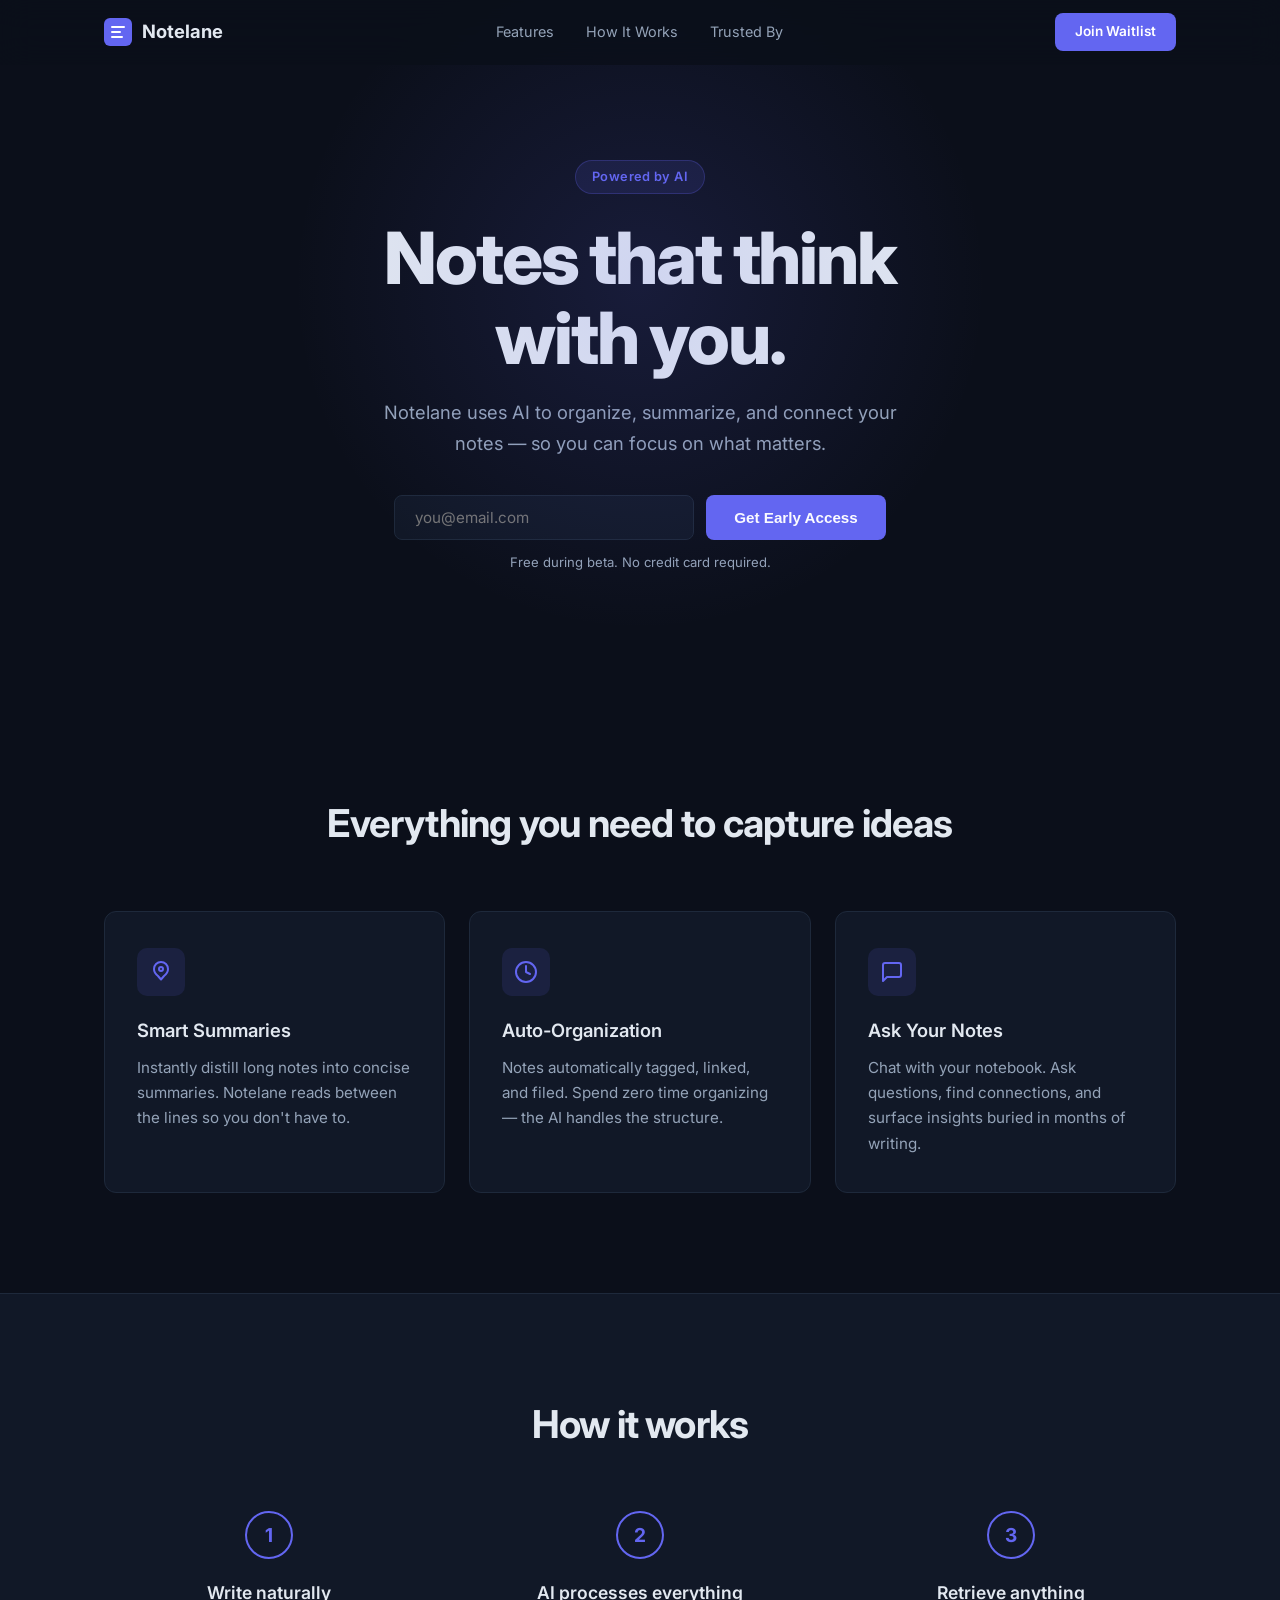
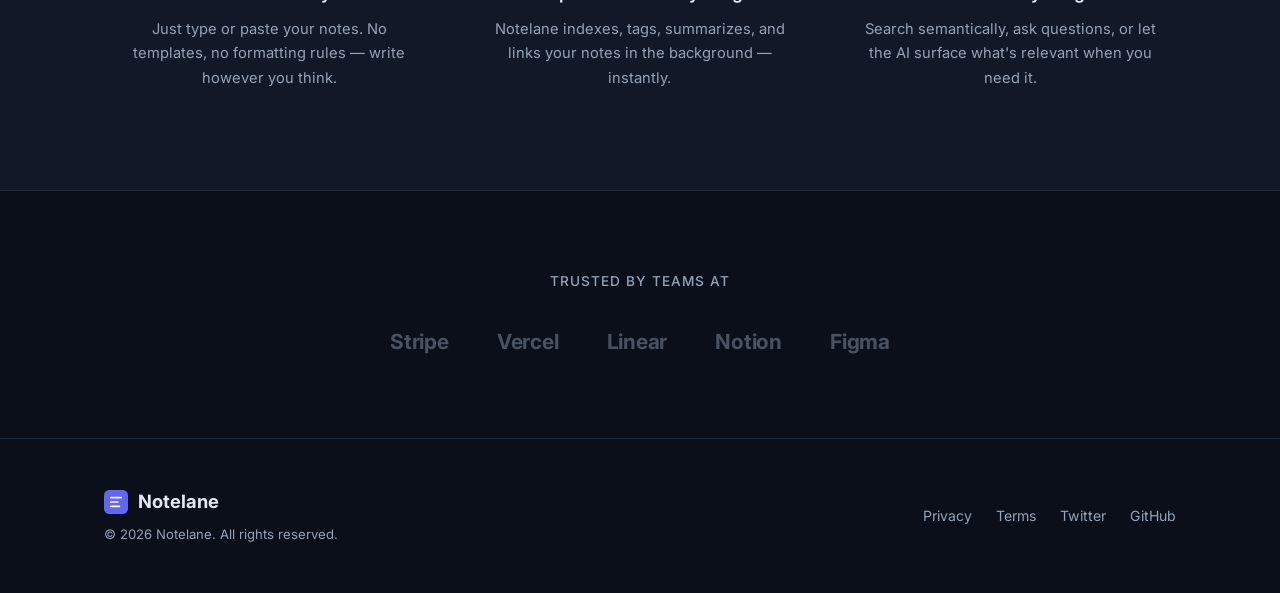
==== index.html @ 783b4dad "Add Notelane SaaS landing page Dark mode landing page with deep blue/slate palette featuring: - Fixe" ====
<!DOCTYPE html>
<html lang="en">
<head>
  <meta charset="UTF-8">
  <meta name="viewport" content="width=device-width, initial-scale=1.0">
  <title>Notelane — AI-Powered Note Taking</title>
  <link rel="stylesheet" href="styles.css">
  <link rel="preconnect" href="https://fonts.googleapis.com">
  <link rel="preconnect" href="https://fonts.gstatic.com" crossorigin>
  <link href="https://fonts.googleapis.com/css2?family=Inter:wght@400;500;600;700;800&display=swap" rel="stylesheet">
</head>
<body>

  <!-- Navigation -->
  <nav class="nav" id="nav">
    <div class="container nav-inner">
      <a href="#" class="logo">
        <svg width="28" height="28" viewBox="0 0 28 28" fill="none" aria-hidden="true">
          <rect width="28" height="28" rx="6" fill="#6366F1"/>
          <path d="M8 9h12M8 14h8M8 19h10" stroke="#fff" stroke-width="2" stroke-linecap="round"/>
        </svg>
        <span>Notelane</span>
      </a>
      <ul class="nav-links">
        <li><a href="#features">Features</a></li>
        <li><a href="#how-it-works">How It Works</a></li>
        <li><a href="#social-proof">Trusted By</a></li>
      </ul>
      <a href="#hero" class="btn btn-sm">Join Waitlist</a>
    </div>
  </nav>

  <!-- Hero -->
  <section class="hero" id="hero">
    <div class="container hero-inner">
      <div class="badge fade-up">Powered by AI</div>
      <h1 class="fade-up">Notes that think<br>with you.</h1>
      <p class="hero-sub fade-up">
        Notelane uses AI to organize, summarize, and connect your notes — so you can focus on what matters.
      </p>
      <form class="waitlist-form fade-up" onsubmit="handleWaitlist(event)">
        <input type="email" placeholder="you@email.com" required aria-label="Email address">
        <button type="submit" class="btn">Get Early Access</button>
      </form>
      <p class="waitlist-note fade-up">Free during beta. No credit card required.</p>
      <div class="hero-glow"></div>
    </div>
  </section>

  <!-- Features -->
  <section class="features" id="features">
    <div class="container">
      <h2 class="section-title fade-up">Everything you need to capture ideas</h2>
      <div class="features-grid">

        <div class="card fade-up">
          <div class="card-icon">
            <svg width="24" height="24" viewBox="0 0 24 24" fill="none" stroke="currentColor" stroke-width="2" stroke-linecap="round" stroke-linejoin="round">
              <path d="M12 2a7 7 0 0 1 7 7c0 3-2 5.5-4 7l-3 3.5L9 16c-2-1.5-4-4-4-7a7 7 0 0 1 7-7z"/>
              <circle cx="12" cy="9" r="2"/>
            </svg>
          </div>
          <h3>Smart Summaries</h3>
          <p>Instantly distill long notes into concise summaries. Notelane reads between the lines so you don't have to.</p>
        </div>

        <div class="card fade-up">
          <div class="card-icon">
            <svg width="24" height="24" viewBox="0 0 24 24" fill="none" stroke="currentColor" stroke-width="2" stroke-linecap="round" stroke-linejoin="round">
              <circle cx="12" cy="12" r="10"/>
              <path d="M12 6v6l4 2"/>
            </svg>
          </div>
          <h3>Auto-Organization</h3>
          <p>Notes automatically tagged, linked, and filed. Spend zero time organizing — the AI handles the structure.</p>
        </div>

        <div class="card fade-up">
          <div class="card-icon">
            <svg width="24" height="24" viewBox="0 0 24 24" fill="none" stroke="currentColor" stroke-width="2" stroke-linecap="round" stroke-linejoin="round">
              <path d="M21 15a2 2 0 0 1-2 2H7l-4 4V5a2 2 0 0 1 2-2h14a2 2 0 0 1 2 2z"/>
            </svg>
          </div>
          <h3>Ask Your Notes</h3>
          <p>Chat with your notebook. Ask questions, find connections, and surface insights buried in months of writing.</p>
        </div>

      </div>
    </div>
  </section>

  <!-- How It Works -->
  <section class="how-it-works" id="how-it-works">
    <div class="container">
      <h2 class="section-title fade-up">How it works</h2>
      <div class="steps">

        <div class="step fade-up">
          <div class="step-number">1</div>
          <h3>Write naturally</h3>
          <p>Just type or paste your notes. No templates, no formatting rules — write however you think.</p>
        </div>

        <div class="step fade-up">
          <div class="step-number">2</div>
          <h3>AI processes everything</h3>
          <p>Notelane indexes, tags, summarizes, and links your notes in the background — instantly.</p>
        </div>

        <div class="step fade-up">
          <div class="step-number">3</div>
          <h3>Retrieve anything</h3>
          <p>Search semantically, ask questions, or let the AI surface what's relevant when you need it.</p>
        </div>

      </div>
    </div>
  </section>

  <!-- Social Proof -->
  <section class="social-proof" id="social-proof">
    <div class="container">
      <p class="social-label fade-up">Trusted by teams at</p>
      <div class="logos fade-up">
        <div class="logo-item">Stripe</div>
        <div class="logo-item">Vercel</div>
        <div class="logo-item">Linear</div>
        <div class="logo-item">Notion</div>
        <div class="logo-item">Figma</div>
      </div>
    </div>
  </section>

  <!-- Footer -->
  <footer class="footer">
    <div class="container footer-inner">
      <div class="footer-brand">
        <a href="#" class="logo">
          <svg width="24" height="24" viewBox="0 0 28 28" fill="none" aria-hidden="true">
            <rect width="28" height="28" rx="6" fill="#6366F1"/>
            <path d="M8 9h12M8 14h8M8 19h10" stroke="#fff" stroke-width="2" stroke-linecap="round"/>
          </svg>
          <span>Notelane</span>
        </a>
        <p>&copy; 2026 Notelane. All rights reserved.</p>
      </div>
      <div class="footer-links">
        <a href="#">Privacy</a>
        <a href="#">Terms</a>
        <a href="#">Twitter</a>
        <a href="#">GitHub</a>
      </div>
    </div>
  </footer>

  <script src="script.js"></script>
</body>
</html>
---- styles.css ----
/* ── Reset & Base ─────────────────────────────────── */
*, *::before, *::after { margin: 0; padding: 0; box-sizing: border-box; }

:root {
  --bg:        #0B0F1A;
  --surface:   #111827;
  --border:    #1E293B;
  --text:      #E2E8F0;
  --text-dim:  #94A3B8;
  --accent:    #6366F1;
  --accent-hover: #818CF8;
  --radius:    12px;
}

html { scroll-behavior: smooth; }

body {
  font-family: 'Inter', system-ui, -apple-system, sans-serif;
  background: var(--bg);
  color: var(--text);
  line-height: 1.6;
  -webkit-font-smoothing: antialiased;
  overflow-x: hidden;
}

a { color: inherit; text-decoration: none; }
ul { list-style: none; }
img { max-width: 100%; display: block; }

.container {
  max-width: 1120px;
  margin: 0 auto;
  padding: 0 24px;
}

/* ── Scroll Animations ───────────────────────────── */
.fade-up {
  opacity: 0;
  transform: translateY(32px);
  transition: opacity 0.7s ease, transform 0.7s ease;
}
.fade-up.visible {
  opacity: 1;
  transform: translateY(0);
}

/* ── Navigation ──────────────────────────────────── */
.nav {
  position: fixed;
  top: 0;
  left: 0;
  right: 0;
  z-index: 100;
  background: rgba(11, 15, 26, 0.8);
  backdrop-filter: blur(16px);
  border-bottom: 1px solid var(--border);
}

.nav-inner {
  display: flex;
  align-items: center;
  justify-content: space-between;
  height: 64px;
}

.logo {
  display: flex;
  align-items: center;
  gap: 10px;
  font-weight: 700;
  font-size: 1.15rem;
}

.nav-links {
  display: flex;
  gap: 32px;
}

.nav-links a {
  font-size: 0.9rem;
  color: var(--text-dim);
  transition: color 0.2s;
}
.nav-links a:hover { color: var(--text); }

/* ── Buttons ─────────────────────────────────────── */
.btn {
  display: inline-flex;
  align-items: center;
  justify-content: center;
  padding: 12px 28px;
  font-size: 0.95rem;
  font-weight: 600;
  color: #fff;
  background: var(--accent);
  border: none;
  border-radius: 8px;
  cursor: pointer;
  transition: background 0.2s, transform 0.15s;
  white-space: nowrap;
}
.btn:hover {
  background: var(--accent-hover);
  transform: translateY(-1px);
}
.btn-sm {
  padding: 8px 20px;
  font-size: 0.85rem;
}

/* ── Hero ────────────────────────────────────────── */
.hero {
  position: relative;
  padding: 160px 0 120px;
  text-align: center;
  overflow: hidden;
}

.hero-inner { position: relative; z-index: 1; }

.badge {
  display: inline-block;
  padding: 6px 16px;
  font-size: 0.8rem;
  font-weight: 600;
  color: var(--accent);
  background: rgba(99, 102, 241, 0.12);
  border: 1px solid rgba(99, 102, 241, 0.25);
  border-radius: 999px;
  margin-bottom: 24px;
  letter-spacing: 0.03em;
}

.hero h1 {
  font-size: clamp(2.5rem, 6vw, 4.5rem);
  font-weight: 800;
  line-height: 1.1;
  letter-spacing: -0.03em;
  margin-bottom: 20px;
}

.hero-sub {
  max-width: 540px;
  margin: 0 auto 36px;
  font-size: 1.15rem;
  color: var(--text-dim);
  line-height: 1.7;
}

.waitlist-form {
  display: flex;
  gap: 12px;
  justify-content: center;
  flex-wrap: wrap;
  margin-bottom: 12px;
}

.waitlist-form input {
  padding: 12px 20px;
  width: 300px;
  max-width: 100%;
  font-size: 0.95rem;
  font-family: inherit;
  color: var(--text);
  background: var(--surface);
  border: 1px solid var(--border);
  border-radius: 8px;
  outline: none;
  transition: border-color 0.2s;
}
.waitlist-form input:focus {
  border-color: var(--accent);
}

.waitlist-note {
  font-size: 0.82rem;
  color: var(--text-dim);
}

.hero-glow {
  position: absolute;
  top: 30%;
  left: 50%;
  transform: translate(-50%, -50%);
  width: 700px;
  height: 700px;
  background: radial-gradient(circle, rgba(99, 102, 241, 0.15) 0%, transparent 70%);
  pointer-events: none;
  z-index: 0;
}

/* ── Features ────────────────────────────────────── */
.features {
  padding: 100px 0;
}

.section-title {
  text-align: center;
  font-size: clamp(1.6rem, 3.5vw, 2.4rem);
  font-weight: 700;
  letter-spacing: -0.02em;
  margin-bottom: 56px;
}

.features-grid {
  display: grid;
  grid-template-columns: repeat(3, 1fr);
  gap: 24px;
}

.card {
  padding: 36px 32px;
  background: var(--surface);
  border: 1px solid var(--border);
  border-radius: var(--radius);
  transition: transform 0.3s ease, border-color 0.3s ease;
}
.card:hover {
  transform: translateY(-4px);
  border-color: rgba(99, 102, 241, 0.4);
}

.card-icon {
  display: flex;
  align-items: center;
  justify-content: center;
  width: 48px;
  height: 48px;
  background: rgba(99, 102, 241, 0.12);
  border-radius: 10px;
  color: var(--accent);
  margin-bottom: 20px;
}

.card h3 {
  font-size: 1.15rem;
  font-weight: 600;
  margin-bottom: 10px;
}

.card p {
  font-size: 0.95rem;
  color: var(--text-dim);
  line-height: 1.65;
}

/* ── How It Works ────────────────────────────────── */
.how-it-works {
  padding: 100px 0;
  background: var(--surface);
  border-top: 1px solid var(--border);
  border-bottom: 1px solid var(--border);
}

.steps {
  display: grid;
  grid-template-columns: repeat(3, 1fr);
  gap: 40px;
  text-align: center;
}

.step-number {
  display: inline-flex;
  align-items: center;
  justify-content: center;
  width: 48px;
  height: 48px;
  font-size: 1.2rem;
  font-weight: 700;
  color: var(--accent);
  border: 2px solid var(--accent);
  border-radius: 50%;
  margin: 0 auto 20px;
}

.step h3 {
  font-size: 1.1rem;
  font-weight: 600;
  margin-bottom: 10px;
}

.step p {
  font-size: 0.92rem;
  color: var(--text-dim);
  line-height: 1.65;
  max-width: 300px;
  margin: 0 auto;
}

/* ── Social Proof ────────────────────────────────── */
.social-proof {
  padding: 80px 0;
  text-align: center;
}

.social-label {
  font-size: 0.85rem;
  font-weight: 500;
  color: var(--text-dim);
  text-transform: uppercase;
  letter-spacing: 0.08em;
  margin-bottom: 32px;
}

.logos {
  display: flex;
  align-items: center;
  justify-content: center;
  gap: 48px;
  flex-wrap: wrap;
}

.logo-item {
  font-size: 1.3rem;
  font-weight: 700;
  color: var(--text-dim);
  opacity: 0.45;
  transition: opacity 0.3s;
  letter-spacing: -0.01em;
}
.logo-item:hover { opacity: 0.8; }

/* ── Footer ──────────────────────────────────────── */
.footer {
  padding: 48px 0;
  border-top: 1px solid var(--border);
}

.footer-inner {
  display: flex;
  align-items: center;
  justify-content: space-between;
  flex-wrap: wrap;
  gap: 24px;
}

.footer-brand p {
  font-size: 0.82rem;
  color: var(--text-dim);
  margin-top: 8px;
}

.footer-links {
  display: flex;
  gap: 24px;
}

.footer-links a {
  font-size: 0.88rem;
  color: var(--text-dim);
  transition: color 0.2s;
}
.footer-links a:hover { color: var(--text); }

/* ── Responsive ──────────────────────────────────── */
@media (max-width: 768px) {
  .nav-links { display: none; }

  .hero { padding: 130px 0 80px; }

  .features-grid,
  .steps {
    grid-template-columns: 1fr;
    gap: 20px;
  }

  .logos { gap: 28px; }

  .footer-inner {
    flex-direction: column;
    text-align: center;
  }
}
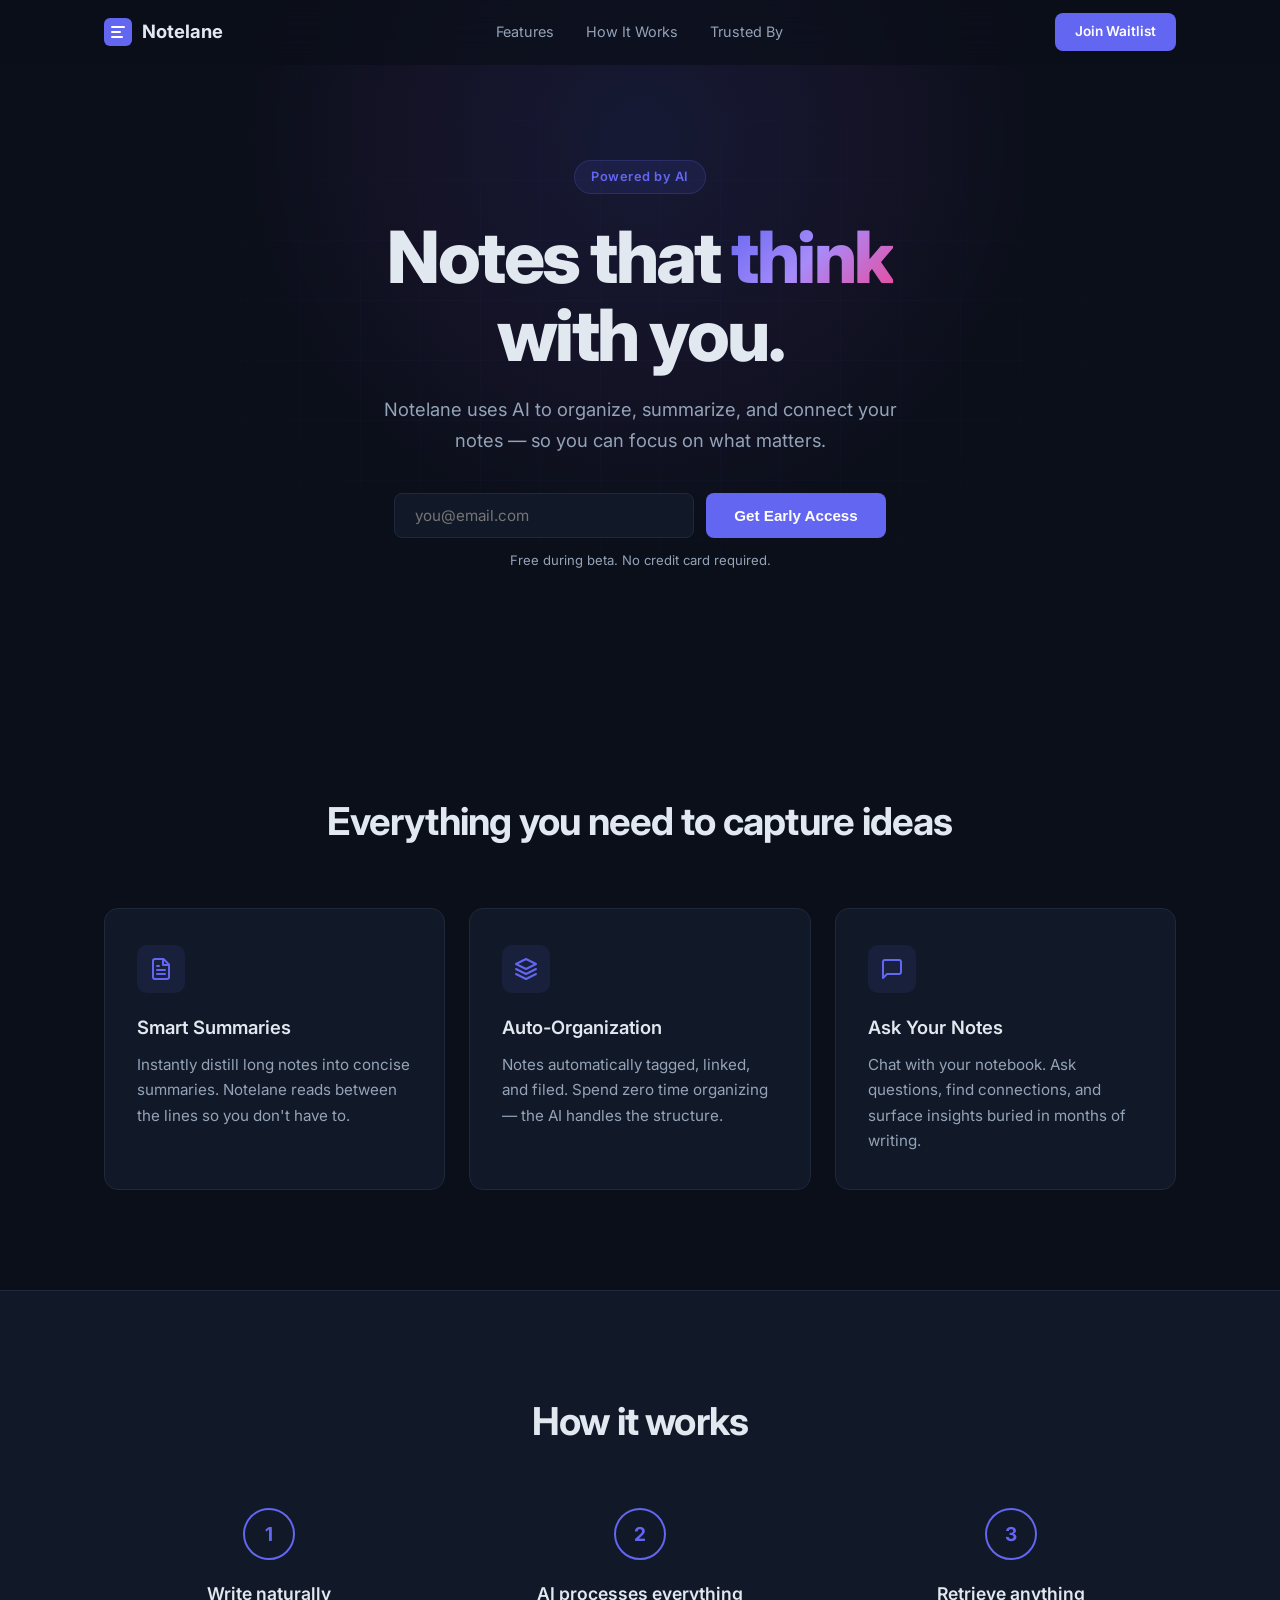
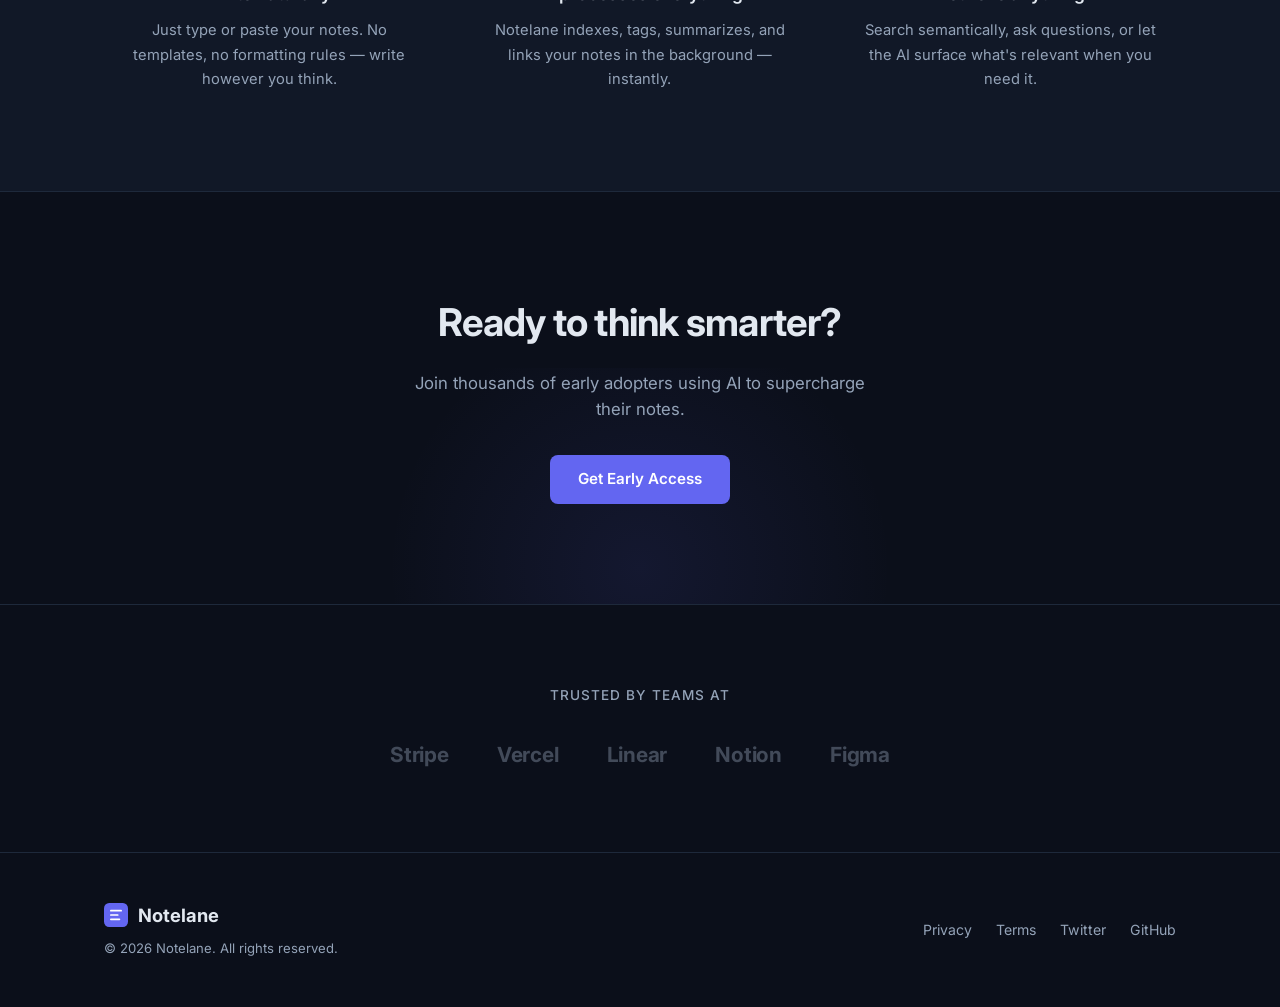
==== commit 7180a278: "Regenerate index.html as self-contained file with enhanced design Inlines all CSS/JS, adds gradient " ====
--- a/index.html
+++ b/index.html
@@ -4,10 +4,450 @@
   <meta charset="UTF-8">
   <meta name="viewport" content="width=device-width, initial-scale=1.0">
   <title>Notelane — AI-Powered Note Taking</title>
-  <link rel="stylesheet" href="styles.css">
   <link rel="preconnect" href="https://fonts.googleapis.com">
   <link rel="preconnect" href="https://fonts.gstatic.com" crossorigin>
   <link href="https://fonts.googleapis.com/css2?family=Inter:wght@400;500;600;700;800&display=swap" rel="stylesheet">
+  <style>
+    /* ── Reset & Base ─────────────────────────────────── */
+    *, *::before, *::after { margin: 0; padding: 0; box-sizing: border-box; }
+
+    :root {
+      --bg:        #0B0F1A;
+      --surface:   #111827;
+      --border:    #1E293B;
+      --text:      #E2E8F0;
+      --text-dim:  #94A3B8;
+      --accent:    #6366F1;
+      --accent-hover: #818CF8;
+      --accent-glow: rgba(99, 102, 241, 0.25);
+      --radius:    14px;
+    }
+
+    html { scroll-behavior: smooth; }
+
+    body {
+      font-family: 'Inter', system-ui, -apple-system, sans-serif;
+      background: var(--bg);
+      color: var(--text);
+      line-height: 1.6;
+      -webkit-font-smoothing: antialiased;
+      overflow-x: hidden;
+    }
+
+    a { color: inherit; text-decoration: none; }
+    ul { list-style: none; }
+    img { max-width: 100%; display: block; }
+
+    .container {
+      max-width: 1120px;
+      margin: 0 auto;
+      padding: 0 24px;
+    }
+
+    /* ── Scroll Animations ───────────────────────────── */
+    .fade-up {
+      opacity: 0;
+      transform: translateY(32px);
+      transition: opacity 0.7s cubic-bezier(0.16, 1, 0.3, 1), transform 0.7s cubic-bezier(0.16, 1, 0.3, 1);
+    }
+    .fade-up.visible {
+      opacity: 1;
+      transform: translateY(0);
+    }
+
+    /* ── Navigation ──────────────────────────────────── */
+    .nav {
+      position: fixed;
+      top: 0;
+      left: 0;
+      right: 0;
+      z-index: 100;
+      background: rgba(11, 15, 26, 0.75);
+      backdrop-filter: blur(20px);
+      -webkit-backdrop-filter: blur(20px);
+      border-bottom: 1px solid transparent;
+      transition: border-color 0.3s, background 0.3s;
+    }
+    .nav.scrolled {
+      border-bottom-color: var(--border);
+      background: rgba(11, 15, 26, 0.92);
+    }
+
+    .nav-inner {
+      display: flex;
+      align-items: center;
+      justify-content: space-between;
+      height: 64px;
+    }
+
+    .logo {
+      display: flex;
+      align-items: center;
+      gap: 10px;
+      font-weight: 700;
+      font-size: 1.15rem;
+    }
+
+    .nav-links {
+      display: flex;
+      gap: 32px;
+    }
+
+    .nav-links a {
+      font-size: 0.9rem;
+      color: var(--text-dim);
+      transition: color 0.2s;
+    }
+    .nav-links a:hover { color: var(--text); }
+
+    /* ── Buttons ─────────────────────────────────────── */
+    .btn {
+      display: inline-flex;
+      align-items: center;
+      justify-content: center;
+      padding: 12px 28px;
+      font-size: 0.95rem;
+      font-weight: 600;
+      color: #fff;
+      background: var(--accent);
+      border: none;
+      border-radius: 8px;
+      cursor: pointer;
+      transition: background 0.2s, transform 0.15s, box-shadow 0.3s;
+      white-space: nowrap;
+    }
+    .btn:hover {
+      background: var(--accent-hover);
+      transform: translateY(-1px);
+      box-shadow: 0 4px 24px var(--accent-glow);
+    }
+    .btn-sm {
+      padding: 8px 20px;
+      font-size: 0.85rem;
+    }
+
+    /* ── Hero ────────────────────────────────────────── */
+    .hero {
+      position: relative;
+      padding: 160px 0 120px;
+      text-align: center;
+      overflow: hidden;
+    }
+
+    .hero-inner { position: relative; z-index: 1; }
+
+    .badge {
+      display: inline-block;
+      padding: 6px 16px;
+      font-size: 0.8rem;
+      font-weight: 600;
+      color: var(--accent);
+      background: rgba(99, 102, 241, 0.1);
+      border: 1px solid rgba(99, 102, 241, 0.2);
+      border-radius: 999px;
+      margin-bottom: 24px;
+      letter-spacing: 0.04em;
+    }
+
+    .hero h1 {
+      font-size: clamp(2.5rem, 6vw, 4.5rem);
+      font-weight: 800;
+      line-height: 1.08;
+      letter-spacing: -0.035em;
+      margin-bottom: 20px;
+    }
+    .hero h1 .gradient-text {
+      background: linear-gradient(135deg, var(--accent) 0%, #A78BFA 50%, #EC4899 100%);
+      -webkit-background-clip: text;
+      -webkit-text-fill-color: transparent;
+      background-clip: text;
+    }
+
+    .hero-sub {
+      max-width: 540px;
+      margin: 0 auto 36px;
+      font-size: 1.15rem;
+      color: var(--text-dim);
+      line-height: 1.7;
+    }
+
+    .waitlist-form {
+      display: flex;
+      gap: 12px;
+      justify-content: center;
+      flex-wrap: wrap;
+      margin-bottom: 12px;
+    }
+
+    .waitlist-form input {
+      padding: 12px 20px;
+      width: 300px;
+      max-width: 100%;
+      font-size: 0.95rem;
+      font-family: inherit;
+      color: var(--text);
+      background: var(--surface);
+      border: 1px solid var(--border);
+      border-radius: 8px;
+      outline: none;
+      transition: border-color 0.2s, box-shadow 0.2s;
+    }
+    .waitlist-form input:focus {
+      border-color: var(--accent);
+      box-shadow: 0 0 0 3px var(--accent-glow);
+    }
+
+    .waitlist-note {
+      font-size: 0.82rem;
+      color: var(--text-dim);
+    }
+
+    .hero-glow {
+      position: absolute;
+      top: 20%;
+      left: 50%;
+      transform: translate(-50%, -50%);
+      width: 800px;
+      height: 800px;
+      background: radial-gradient(circle, rgba(99, 102, 241, 0.12) 0%, rgba(168, 85, 247, 0.06) 40%, transparent 70%);
+      pointer-events: none;
+      z-index: 0;
+    }
+
+    .hero-grid {
+      position: absolute;
+      inset: 0;
+      background-image:
+        linear-gradient(rgba(99, 102, 241, 0.03) 1px, transparent 1px),
+        linear-gradient(90deg, rgba(99, 102, 241, 0.03) 1px, transparent 1px);
+      background-size: 60px 60px;
+      mask-image: radial-gradient(ellipse at center, black 30%, transparent 70%);
+      -webkit-mask-image: radial-gradient(ellipse at center, black 30%, transparent 70%);
+      pointer-events: none;
+      z-index: 0;
+    }
+
+    /* ── Features ────────────────────────────────────── */
+    .features {
+      padding: 100px 0;
+    }
+
+    .section-title {
+      text-align: center;
+      font-size: clamp(1.6rem, 3.5vw, 2.4rem);
+      font-weight: 700;
+      letter-spacing: -0.02em;
+      margin-bottom: 56px;
+    }
+
+    .features-grid {
+      display: grid;
+      grid-template-columns: repeat(3, 1fr);
+      gap: 24px;
+    }
+
+    .card {
+      padding: 36px 32px;
+      background: var(--surface);
+      border: 1px solid var(--border);
+      border-radius: var(--radius);
+      transition: transform 0.3s ease, border-color 0.3s ease, box-shadow 0.3s ease;
+    }
+    .card:hover {
+      transform: translateY(-4px);
+      border-color: rgba(99, 102, 241, 0.4);
+      box-shadow: 0 8px 32px rgba(99, 102, 241, 0.08);
+    }
+
+    .card-icon {
+      display: flex;
+      align-items: center;
+      justify-content: center;
+      width: 48px;
+      height: 48px;
+      background: rgba(99, 102, 241, 0.1);
+      border-radius: 10px;
+      color: var(--accent);
+      margin-bottom: 20px;
+    }
+
+    .card h3 {
+      font-size: 1.15rem;
+      font-weight: 600;
+      margin-bottom: 10px;
+    }
+
+    .card p {
+      font-size: 0.95rem;
+      color: var(--text-dim);
+      line-height: 1.65;
+    }
+
+    /* ── How It Works ────────────────────────────────── */
+    .how-it-works {
+      padding: 100px 0;
+      background: var(--surface);
+      border-top: 1px solid var(--border);
+      border-bottom: 1px solid var(--border);
+    }
+
+    .steps {
+      display: grid;
+      grid-template-columns: repeat(3, 1fr);
+      gap: 40px;
+      text-align: center;
+    }
+
+    .step-number {
+      display: inline-flex;
+      align-items: center;
+      justify-content: center;
+      width: 52px;
+      height: 52px;
+      font-size: 1.2rem;
+      font-weight: 700;
+      color: var(--accent);
+      border: 2px solid var(--accent);
+      border-radius: 50%;
+      margin: 0 auto 20px;
+      transition: background 0.3s, color 0.3s;
+    }
+    .step:hover .step-number {
+      background: var(--accent);
+      color: #fff;
+    }
+
+    .step h3 {
+      font-size: 1.1rem;
+      font-weight: 600;
+      margin-bottom: 10px;
+    }
+
+    .step p {
+      font-size: 0.92rem;
+      color: var(--text-dim);
+      line-height: 1.65;
+      max-width: 300px;
+      margin: 0 auto;
+    }
+
+    /* ── CTA Section ────────────────────────────────── */
+    .cta {
+      padding: 100px 0;
+      text-align: center;
+      position: relative;
+      overflow: hidden;
+    }
+
+    .cta h2 {
+      font-size: clamp(1.6rem, 3.5vw, 2.4rem);
+      font-weight: 700;
+      letter-spacing: -0.02em;
+      margin-bottom: 16px;
+    }
+
+    .cta p {
+      color: var(--text-dim);
+      font-size: 1.05rem;
+      margin-bottom: 32px;
+      max-width: 460px;
+      margin-left: auto;
+      margin-right: auto;
+    }
+
+    .cta-glow {
+      position: absolute;
+      bottom: -40%;
+      left: 50%;
+      transform: translateX(-50%);
+      width: 600px;
+      height: 400px;
+      background: radial-gradient(circle, rgba(99, 102, 241, 0.1) 0%, transparent 70%);
+      pointer-events: none;
+    }
+
+    /* ── Social Proof ────────────────────────────────── */
+    .social-proof {
+      padding: 80px 0;
+      text-align: center;
+      border-top: 1px solid var(--border);
+    }
+
+    .social-label {
+      font-size: 0.85rem;
+      font-weight: 500;
+      color: var(--text-dim);
+      text-transform: uppercase;
+      letter-spacing: 0.08em;
+      margin-bottom: 32px;
+    }
+
+    .logos {
+      display: flex;
+      align-items: center;
+      justify-content: center;
+      gap: 48px;
+      flex-wrap: wrap;
+    }
+
+    .logo-item {
+      font-size: 1.3rem;
+      font-weight: 700;
+      color: var(--text-dim);
+      opacity: 0.4;
+      transition: opacity 0.3s;
+      letter-spacing: -0.01em;
+    }
+    .logo-item:hover { opacity: 0.8; }
+
+    /* ── Footer ──────────────────────────────────────── */
+    .footer {
+      padding: 48px 0;
+      border-top: 1px solid var(--border);
+    }
+
+    .footer-inner {
+      display: flex;
+      align-items: center;
+      justify-content: space-between;
+      flex-wrap: wrap;
+      gap: 24px;
+    }
+
+    .footer-brand p {
+      font-size: 0.82rem;
+      color: var(--text-dim);
+      margin-top: 8px;
+    }
+
+    .footer-links {
+      display: flex;
+      gap: 24px;
+    }
+
+    .footer-links a {
+      font-size: 0.88rem;
+      color: var(--text-dim);
+      transition: color 0.2s;
+    }
+    .footer-links a:hover { color: var(--text); }
+
+    /* ── Responsive ──────────────────────────────────── */
+    @media (max-width: 768px) {
+      .nav-links { display: none; }
+      .hero { padding: 130px 0 80px; }
+      .features-grid,
+      .steps {
+        grid-template-columns: 1fr;
+        gap: 20px;
+      }
+      .logos { gap: 28px; }
+      .footer-inner {
+        flex-direction: column;
+        text-align: center;
+      }
+    }
+  </style>
 </head>
 <body>
 
@@ -32,9 +472,11 @@
 
   <!-- Hero -->
   <section class="hero" id="hero">
+    <div class="hero-grid"></div>
+    <div class="hero-glow"></div>
     <div class="container hero-inner">
       <div class="badge fade-up">Powered by AI</div>
-      <h1 class="fade-up">Notes that think<br>with you.</h1>
+      <h1 class="fade-up">Notes that <span class="gradient-text">think</span><br>with you.</h1>
       <p class="hero-sub fade-up">
         Notelane uses AI to organize, summarize, and connect your notes — so you can focus on what matters.
       </p>
@@ -43,7 +485,6 @@
         <button type="submit" class="btn">Get Early Access</button>
       </form>
       <p class="waitlist-note fade-up">Free during beta. No credit card required.</p>
-      <div class="hero-glow"></div>
     </div>
   </section>
 
@@ -56,8 +497,11 @@
         <div class="card fade-up">
           <div class="card-icon">
             <svg width="24" height="24" viewBox="0 0 24 24" fill="none" stroke="currentColor" stroke-width="2" stroke-linecap="round" stroke-linejoin="round">
-              <path d="M12 2a7 7 0 0 1 7 7c0 3-2 5.5-4 7l-3 3.5L9 16c-2-1.5-4-4-4-7a7 7 0 0 1 7-7z"/>
-              <circle cx="12" cy="9" r="2"/>
+              <path d="M14.5 2H6a2 2 0 0 0-2 2v16a2 2 0 0 0 2 2h12a2 2 0 0 0 2-2V7.5L14.5 2z"/>
+              <polyline points="14 2 14 8 20 8"/>
+              <line x1="16" y1="13" x2="8" y2="13"/>
+              <line x1="16" y1="17" x2="8" y2="17"/>
+              <line x1="10" y1="9" x2="8" y2="9"/>
             </svg>
           </div>
           <h3>Smart Summaries</h3>
@@ -67,8 +511,9 @@
         <div class="card fade-up">
           <div class="card-icon">
             <svg width="24" height="24" viewBox="0 0 24 24" fill="none" stroke="currentColor" stroke-width="2" stroke-linecap="round" stroke-linejoin="round">
-              <circle cx="12" cy="12" r="10"/>
-              <path d="M12 6v6l4 2"/>
+              <path d="M12 2L2 7l10 5 10-5-10-5z"/>
+              <path d="M2 17l10 5 10-5"/>
+              <path d="M2 12l10 5 10-5"/>
             </svg>
           </div>
           <h3>Auto-Organization</h3>
@@ -114,6 +559,16 @@
         </div>
 
       </div>
+    </div>
+  </section>
+
+  <!-- CTA -->
+  <section class="cta" id="cta">
+    <div class="cta-glow"></div>
+    <div class="container" style="position: relative; z-index: 1;">
+      <h2 class="fade-up">Ready to think smarter?</h2>
+      <p class="fade-up">Join thousands of early adopters using AI to supercharge their notes.</p>
+      <a href="#hero" class="btn fade-up">Get Early Access</a>
     </div>
   </section>
 
@@ -153,6 +608,49 @@
     </div>
   </footer>
 
-  <script src="script.js"></script>
+  <script>
+    // ── Scroll-triggered fade-up animations ─────────────
+    const observer = new IntersectionObserver(
+      (entries) => {
+        entries.forEach((entry) => {
+          if (entry.isIntersecting) {
+            const delay = entry.target.dataset.delay || 0;
+            setTimeout(() => entry.target.classList.add('visible'), delay);
+            observer.unobserve(entry.target);
+          }
+        });
+      },
+      { threshold: 0.15 }
+    );
+
+    document.querySelectorAll('.fade-up').forEach((el) => {
+      const siblings = Array.from(el.parentElement.querySelectorAll('.fade-up'));
+      const index = siblings.indexOf(el);
+      el.dataset.delay = index * 100;
+      observer.observe(el);
+    });
+
+    // ── Waitlist form handler ───────────────────────────
+    function handleWaitlist(e) {
+      e.preventDefault();
+      const input = e.target.querySelector('input[type="email"]');
+      const btn = e.target.querySelector('button');
+
+      btn.textContent = "You're in!";
+      btn.style.background = '#22C55E';
+      input.value = '';
+
+      setTimeout(() => {
+        btn.textContent = 'Get Early Access';
+        btn.style.background = '';
+      }, 3000);
+    }
+
+    // ── Navbar scroll effect ────────────────────────────
+    const nav = document.getElementById('nav');
+    window.addEventListener('scroll', () => {
+      nav.classList.toggle('scrolled', window.scrollY > 10);
+    });
+  </script>
 </body>
 </html>
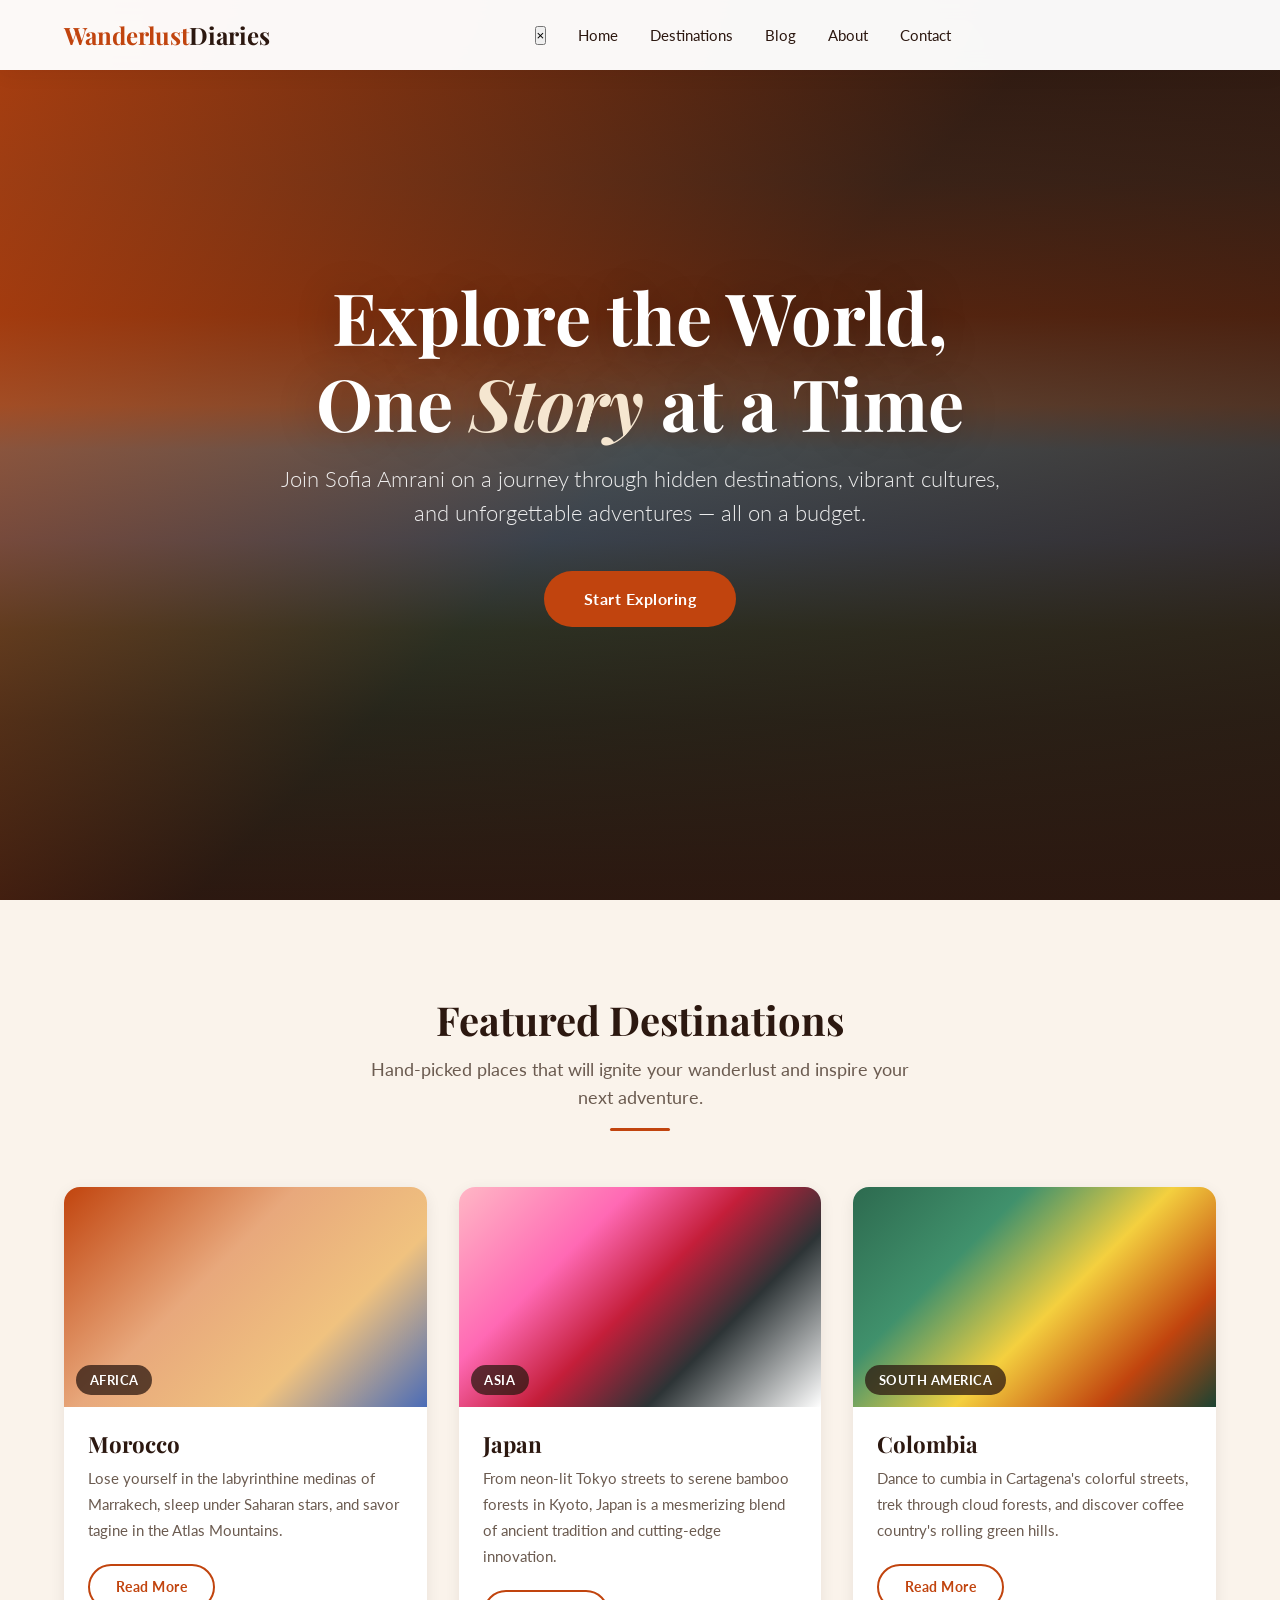
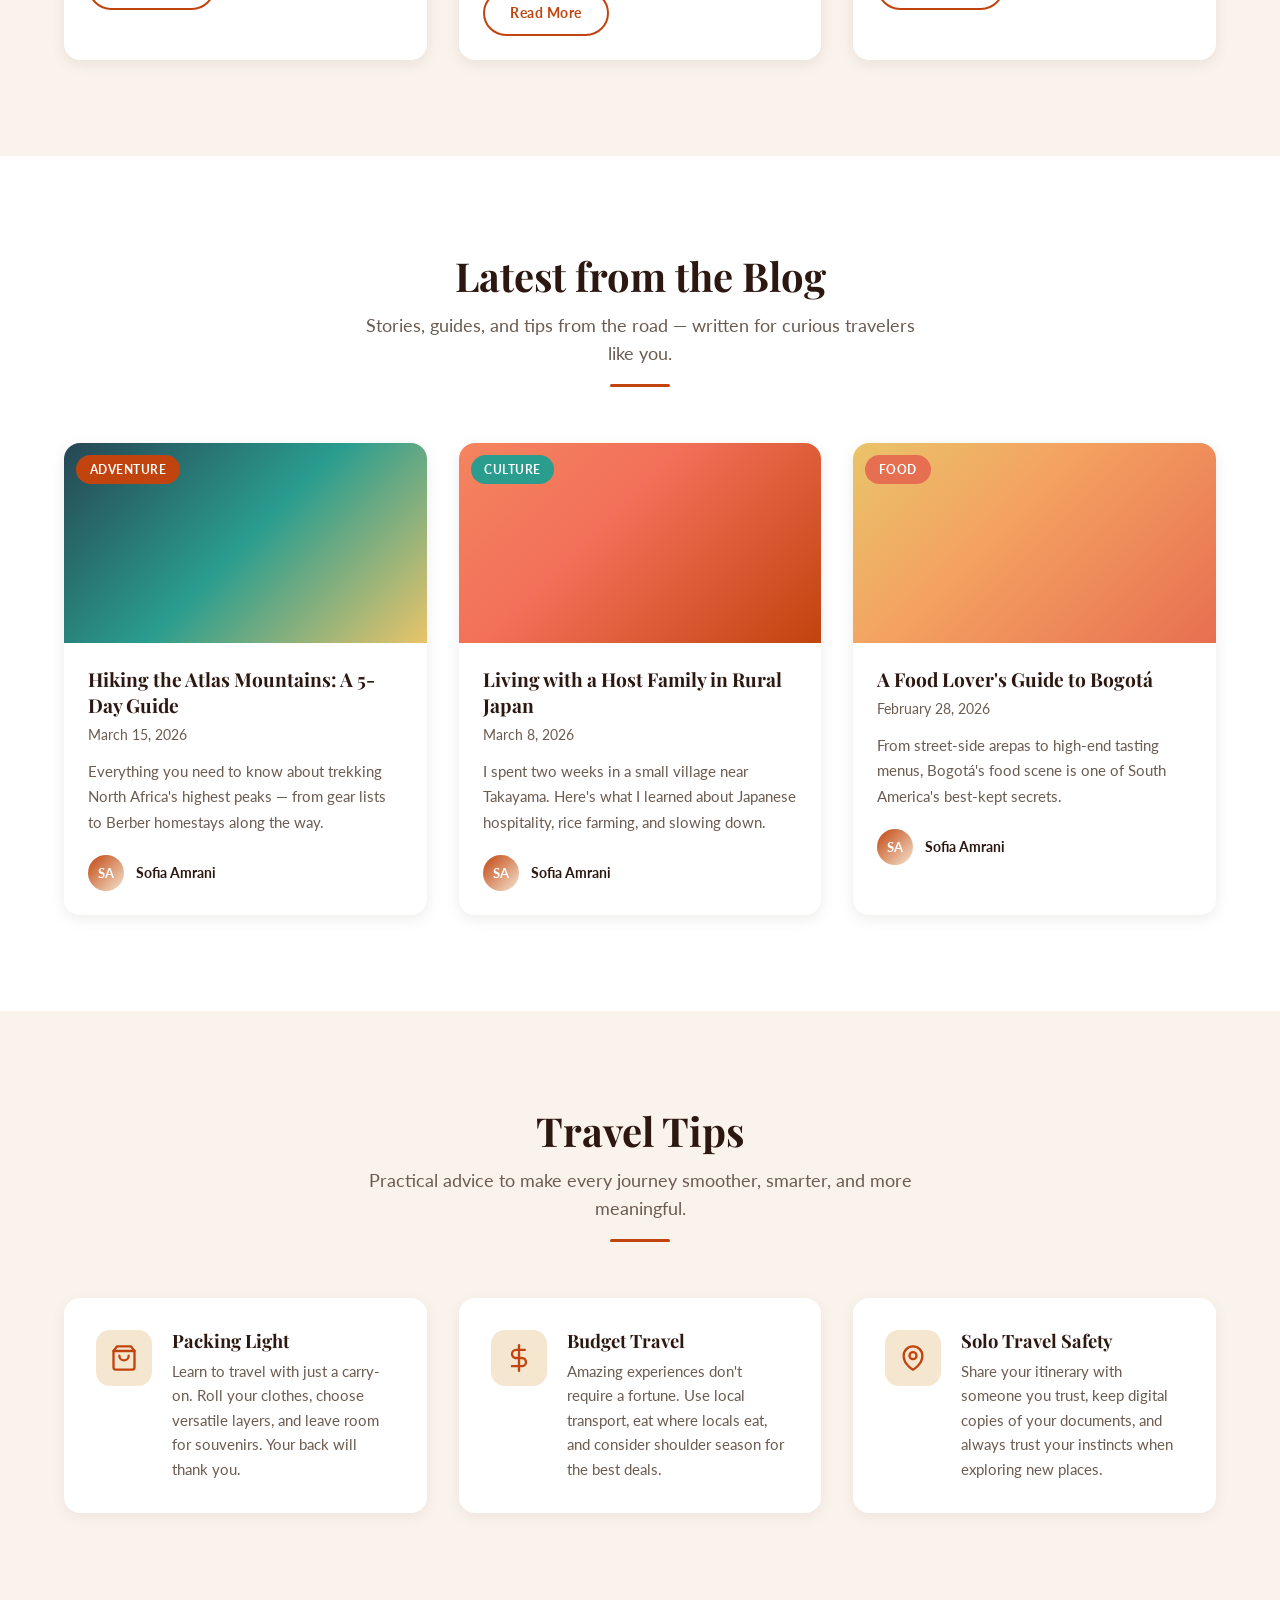
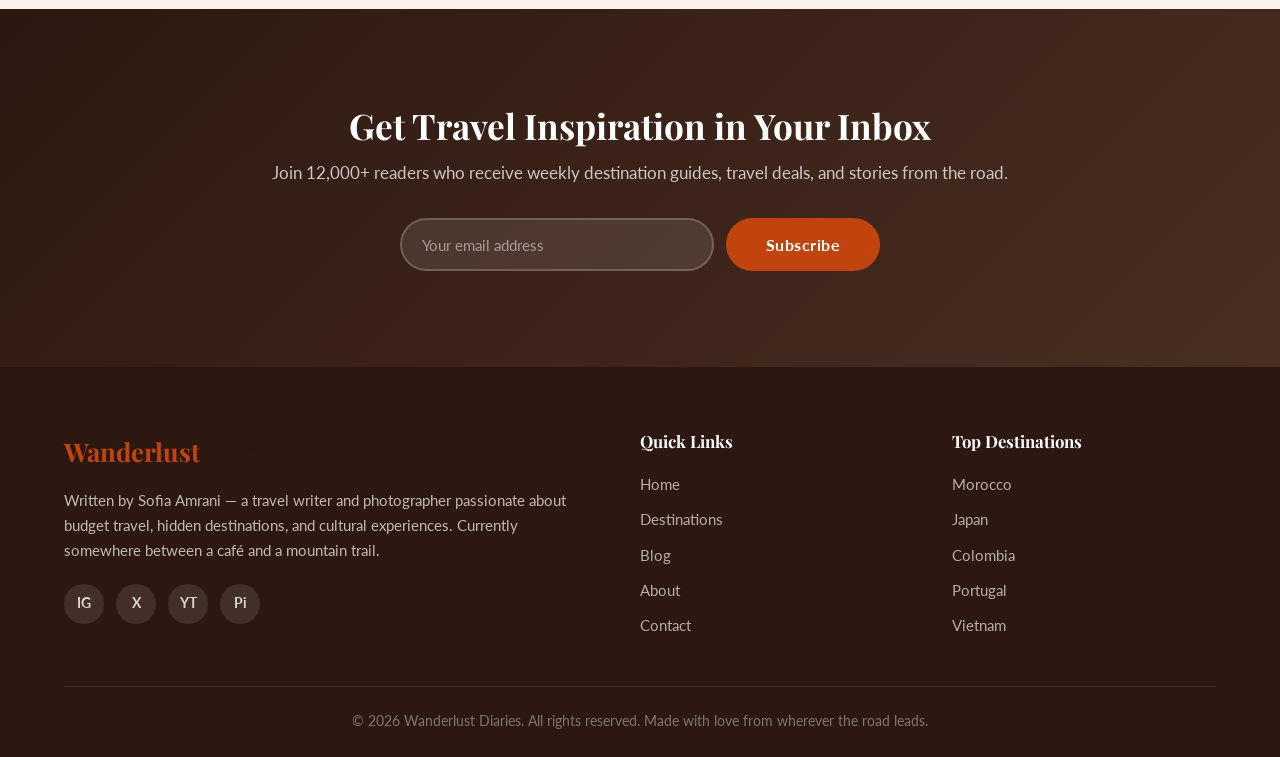
==== commit 7c3d1aff: "Add Wanderlust Diaries travel blog website Single-page travel blog with sticky nav, hero section, fe" ====
--- a/index.html
+++ b/index.html
@@ -3,448 +3,648 @@
 <head>
   <meta charset="UTF-8">
   <meta name="viewport" content="width=device-width, initial-scale=1.0">
-  <title>Notelane — AI-Powered Note Taking</title>
+  <title>Wanderlust Diaries — Explore the world, one story at a time</title>
   <link rel="preconnect" href="https://fonts.googleapis.com">
   <link rel="preconnect" href="https://fonts.gstatic.com" crossorigin>
-  <link href="https://fonts.googleapis.com/css2?family=Inter:wght@400;500;600;700;800&display=swap" rel="stylesheet">
+  <link href="https://fonts.googleapis.com/css2?family=Lato:wght@300;400;700&family=Playfair+Display:ital,wght@0,400;0,700;1,400&display=swap" rel="stylesheet">
   <style>
-    /* ── Reset & Base ─────────────────────────────────── */
-    *, *::before, *::after { margin: 0; padding: 0; box-sizing: border-box; }
+    /* ===== Reset & Base ===== */
+    *, *::before, *::after { box-sizing: border-box; margin: 0; padding: 0; }
 
     :root {
-      --bg:        #0B0F1A;
-      --surface:   #111827;
-      --border:    #1E293B;
-      --text:      #E2E8F0;
-      --text-dim:  #94A3B8;
-      --accent:    #6366F1;
-      --accent-hover: #818CF8;
-      --accent-glow: rgba(99, 102, 241, 0.25);
-      --radius:    14px;
+      --terracotta: #C1440E;
+      --terracotta-dark: #a33a0b;
+      --sand: #F5E6D0;
+      --sand-light: #faf3eb;
+      --dark-brown: #2C1810;
+      --white: #ffffff;
+      --text-muted: #6b5b50;
     }
 
     html { scroll-behavior: smooth; }
 
     body {
-      font-family: 'Inter', system-ui, -apple-system, sans-serif;
-      background: var(--bg);
-      color: var(--text);
+      font-family: 'Lato', sans-serif;
+      color: var(--dark-brown);
       line-height: 1.6;
-      -webkit-font-smoothing: antialiased;
-      overflow-x: hidden;
-    }
-
-    a { color: inherit; text-decoration: none; }
+      background: var(--white);
+    }
+
+    h1, h2, h3, h4 { font-family: 'Playfair Display', serif; font-weight: 700; line-height: 1.2; }
+
+    a { text-decoration: none; color: inherit; }
+    img { max-width: 100%; display: block; }
     ul { list-style: none; }
-    img { max-width: 100%; display: block; }
-
-    .container {
-      max-width: 1120px;
-      margin: 0 auto;
-      padding: 0 24px;
-    }
-
-    /* ── Scroll Animations ───────────────────────────── */
-    .fade-up {
+
+    .container { width: 90%; max-width: 1200px; margin: 0 auto; }
+
+    /* Fade-in animation */
+    .fade-in {
       opacity: 0;
-      transform: translateY(32px);
-      transition: opacity 0.7s cubic-bezier(0.16, 1, 0.3, 1), transform 0.7s cubic-bezier(0.16, 1, 0.3, 1);
-    }
-    .fade-up.visible {
+      transform: translateY(30px);
+      transition: opacity 0.7s ease, transform 0.7s ease;
+    }
+    .fade-in.visible {
       opacity: 1;
       transform: translateY(0);
     }
 
-    /* ── Navigation ──────────────────────────────────── */
-    .nav {
+    /* ===== Navigation ===== */
+    .navbar {
       position: fixed;
       top: 0;
       left: 0;
       right: 0;
-      z-index: 100;
-      background: rgba(11, 15, 26, 0.75);
-      backdrop-filter: blur(20px);
-      -webkit-backdrop-filter: blur(20px);
-      border-bottom: 1px solid transparent;
-      transition: border-color 0.3s, background 0.3s;
-    }
-    .nav.scrolled {
-      border-bottom-color: var(--border);
-      background: rgba(11, 15, 26, 0.92);
-    }
-
-    .nav-inner {
+      z-index: 1000;
+      background: rgba(255, 255, 255, 0.97);
+      backdrop-filter: blur(10px);
+      box-shadow: 0 2px 20px rgba(44, 24, 16, 0.08);
+      transition: background 0.3s;
+    }
+
+    .navbar .container {
       display: flex;
+      justify-content: space-between;
       align-items: center;
-      justify-content: space-between;
-      height: 64px;
-    }
-
-    .logo {
-      display: flex;
-      align-items: center;
-      gap: 10px;
+      padding: 1rem 0;
+    }
+
+    .nav-logo {
+      font-family: 'Playfair Display', serif;
+      font-size: 1.5rem;
       font-weight: 700;
-      font-size: 1.15rem;
-    }
+      color: var(--terracotta);
+    }
+
+    .nav-logo span { color: var(--dark-brown); }
 
     .nav-links {
       display: flex;
-      gap: 32px;
+      gap: 2rem;
+      align-items: center;
     }
 
     .nav-links a {
-      font-size: 0.9rem;
-      color: var(--text-dim);
-      transition: color 0.2s;
-    }
-    .nav-links a:hover { color: var(--text); }
-
-    /* ── Buttons ─────────────────────────────────────── */
-    .btn {
-      display: inline-flex;
-      align-items: center;
-      justify-content: center;
-      padding: 12px 28px;
       font-size: 0.95rem;
-      font-weight: 600;
-      color: #fff;
-      background: var(--accent);
+      font-weight: 400;
+      color: var(--dark-brown);
+      position: relative;
+      transition: color 0.3s;
+    }
+
+    .nav-links a::after {
+      content: '';
+      position: absolute;
+      bottom: -4px;
+      left: 0;
+      width: 0;
+      height: 2px;
+      background: var(--terracotta);
+      transition: width 0.3s;
+    }
+
+    .nav-links a:hover { color: var(--terracotta); }
+    .nav-links a:hover::after { width: 100%; }
+
+    .nav-toggle {
+      display: none;
+      flex-direction: column;
+      gap: 5px;
+      cursor: pointer;
+      background: none;
       border: none;
-      border-radius: 8px;
-      cursor: pointer;
-      transition: background 0.2s, transform 0.15s, box-shadow 0.3s;
-      white-space: nowrap;
-    }
-    .btn:hover {
-      background: var(--accent-hover);
-      transform: translateY(-1px);
-      box-shadow: 0 4px 24px var(--accent-glow);
-    }
-    .btn-sm {
-      padding: 8px 20px;
-      font-size: 0.85rem;
-    }
-
-    /* ── Hero ────────────────────────────────────────── */
+      padding: 4px;
+    }
+
+    .nav-toggle span {
+      display: block;
+      width: 26px;
+      height: 2px;
+      background: var(--dark-brown);
+      transition: transform 0.3s, opacity 0.3s;
+    }
+
+    /* ===== Hero ===== */
     .hero {
       position: relative;
-      padding: 160px 0 120px;
-      text-align: center;
-      overflow: hidden;
-    }
-
-    .hero-inner { position: relative; z-index: 1; }
-
-    .badge {
-      display: inline-block;
-      padding: 6px 16px;
-      font-size: 0.8rem;
-      font-weight: 600;
-      color: var(--accent);
-      background: rgba(99, 102, 241, 0.1);
-      border: 1px solid rgba(99, 102, 241, 0.2);
-      border-radius: 999px;
-      margin-bottom: 24px;
-      letter-spacing: 0.04em;
-    }
-
-    .hero h1 {
-      font-size: clamp(2.5rem, 6vw, 4.5rem);
-      font-weight: 800;
-      line-height: 1.08;
-      letter-spacing: -0.035em;
-      margin-bottom: 20px;
-    }
-    .hero h1 .gradient-text {
-      background: linear-gradient(135deg, var(--accent) 0%, #A78BFA 50%, #EC4899 100%);
-      -webkit-background-clip: text;
-      -webkit-text-fill-color: transparent;
-      background-clip: text;
-    }
-
-    .hero-sub {
-      max-width: 540px;
-      margin: 0 auto 36px;
-      font-size: 1.15rem;
-      color: var(--text-dim);
-      line-height: 1.7;
-    }
-
-    .waitlist-form {
-      display: flex;
-      gap: 12px;
-      justify-content: center;
-      flex-wrap: wrap;
-      margin-bottom: 12px;
-    }
-
-    .waitlist-form input {
-      padding: 12px 20px;
-      width: 300px;
-      max-width: 100%;
-      font-size: 0.95rem;
-      font-family: inherit;
-      color: var(--text);
-      background: var(--surface);
-      border: 1px solid var(--border);
-      border-radius: 8px;
-      outline: none;
-      transition: border-color 0.2s, box-shadow 0.2s;
-    }
-    .waitlist-form input:focus {
-      border-color: var(--accent);
-      box-shadow: 0 0 0 3px var(--accent-glow);
-    }
-
-    .waitlist-note {
-      font-size: 0.82rem;
-      color: var(--text-dim);
-    }
-
-    .hero-glow {
-      position: absolute;
-      top: 20%;
-      left: 50%;
-      transform: translate(-50%, -50%);
-      width: 800px;
-      height: 800px;
-      background: radial-gradient(circle, rgba(99, 102, 241, 0.12) 0%, rgba(168, 85, 247, 0.06) 40%, transparent 70%);
-      pointer-events: none;
-      z-index: 0;
-    }
-
-    .hero-grid {
-      position: absolute;
-      inset: 0;
-      background-image:
-        linear-gradient(rgba(99, 102, 241, 0.03) 1px, transparent 1px),
-        linear-gradient(90deg, rgba(99, 102, 241, 0.03) 1px, transparent 1px);
-      background-size: 60px 60px;
-      mask-image: radial-gradient(ellipse at center, black 30%, transparent 70%);
-      -webkit-mask-image: radial-gradient(ellipse at center, black 30%, transparent 70%);
-      pointer-events: none;
-      z-index: 0;
-    }
-
-    /* ── Features ────────────────────────────────────── */
-    .features {
-      padding: 100px 0;
-    }
-
-    .section-title {
-      text-align: center;
-      font-size: clamp(1.6rem, 3.5vw, 2.4rem);
-      font-weight: 700;
-      letter-spacing: -0.02em;
-      margin-bottom: 56px;
-    }
-
-    .features-grid {
-      display: grid;
-      grid-template-columns: repeat(3, 1fr);
-      gap: 24px;
-    }
-
-    .card {
-      padding: 36px 32px;
-      background: var(--surface);
-      border: 1px solid var(--border);
-      border-radius: var(--radius);
-      transition: transform 0.3s ease, border-color 0.3s ease, box-shadow 0.3s ease;
-    }
-    .card:hover {
-      transform: translateY(-4px);
-      border-color: rgba(99, 102, 241, 0.4);
-      box-shadow: 0 8px 32px rgba(99, 102, 241, 0.08);
-    }
-
-    .card-icon {
+      min-height: 100vh;
       display: flex;
       align-items: center;
       justify-content: center;
-      width: 48px;
-      height: 48px;
-      background: rgba(99, 102, 241, 0.1);
-      border-radius: 10px;
-      color: var(--accent);
-      margin-bottom: 20px;
-    }
-
-    .card h3 {
-      font-size: 1.15rem;
-      font-weight: 600;
-      margin-bottom: 10px;
-    }
-
-    .card p {
-      font-size: 0.95rem;
-      color: var(--text-dim);
-      line-height: 1.65;
-    }
-
-    /* ── How It Works ────────────────────────────────── */
-    .how-it-works {
-      padding: 100px 0;
-      background: var(--surface);
-      border-top: 1px solid var(--border);
-      border-bottom: 1px solid var(--border);
-    }
-
-    .steps {
+      text-align: center;
+      color: var(--white);
+      overflow: hidden;
+    }
+
+    .hero-bg {
+      position: absolute;
+      inset: 0;
+      background:
+        linear-gradient(135deg, rgba(193, 68, 14, 0.85) 0%, rgba(44, 24, 16, 0.7) 50%, rgba(44, 24, 16, 0.9) 100%),
+        linear-gradient(to bottom,
+          #2C1810 0%,
+          #5a3a28 20%,
+          #c1440e 35%,
+          #e8a87c 45%,
+          #87CEEB 50%,
+          #5ba3d9 60%,
+          #2d6a4f 70%,
+          #1b4332 80%,
+          #2C1810 100%
+        );
+      background-size: cover;
+    }
+
+    .hero-content {
+      position: relative;
+      z-index: 1;
+      max-width: 800px;
+      padding: 0 1.5rem;
+    }
+
+    .hero-content h1 {
+      font-size: clamp(2.5rem, 6vw, 4.5rem);
+      margin-bottom: 1rem;
+      text-shadow: 0 2px 40px rgba(0,0,0,0.3);
+    }
+
+    .hero-content h1 em {
+      font-style: italic;
+      color: var(--sand);
+    }
+
+    .hero-content p {
+      font-size: clamp(1.1rem, 2.5vw, 1.35rem);
+      margin-bottom: 2.5rem;
+      opacity: 0.9;
+      font-weight: 300;
+    }
+
+    .btn {
+      display: inline-block;
+      padding: 0.95rem 2.5rem;
+      border-radius: 50px;
+      font-family: 'Lato', sans-serif;
+      font-size: 1rem;
+      font-weight: 700;
+      letter-spacing: 0.5px;
+      cursor: pointer;
+      transition: transform 0.3s, box-shadow 0.3s, background 0.3s;
+      border: none;
+    }
+
+    .btn-primary {
+      background: var(--terracotta);
+      color: var(--white);
+    }
+
+    .btn-primary:hover {
+      background: var(--terracotta-dark);
+      transform: translateY(-2px);
+      box-shadow: 0 8px 25px rgba(193, 68, 14, 0.4);
+    }
+
+    .btn-outline {
+      background: transparent;
+      color: var(--terracotta);
+      border: 2px solid var(--terracotta);
+    }
+
+    .btn-outline:hover {
+      background: var(--terracotta);
+      color: var(--white);
+      transform: translateY(-2px);
+      box-shadow: 0 8px 25px rgba(193, 68, 14, 0.3);
+    }
+
+    /* ===== Section common ===== */
+    .section { padding: 6rem 0; }
+
+    .section-header {
+      text-align: center;
+      margin-bottom: 3.5rem;
+    }
+
+    .section-header h2 {
+      font-size: clamp(1.8rem, 4vw, 2.5rem);
+      margin-bottom: 0.75rem;
+      color: var(--dark-brown);
+    }
+
+    .section-header p {
+      color: var(--text-muted);
+      font-size: 1.1rem;
+      max-width: 550px;
+      margin: 0 auto;
+    }
+
+    .accent-line {
+      width: 60px;
+      height: 3px;
+      background: var(--terracotta);
+      margin: 1rem auto 0;
+      border-radius: 2px;
+    }
+
+    /* ===== Featured Destinations ===== */
+    .destinations { background: var(--sand-light); }
+
+    .dest-grid {
       display: grid;
-      grid-template-columns: repeat(3, 1fr);
-      gap: 40px;
-      text-align: center;
-    }
-
-    .step-number {
-      display: inline-flex;
-      align-items: center;
-      justify-content: center;
-      width: 52px;
-      height: 52px;
-      font-size: 1.2rem;
-      font-weight: 700;
-      color: var(--accent);
-      border: 2px solid var(--accent);
-      border-radius: 50%;
-      margin: 0 auto 20px;
-      transition: background 0.3s, color 0.3s;
-    }
-    .step:hover .step-number {
-      background: var(--accent);
-      color: #fff;
-    }
-
-    .step h3 {
-      font-size: 1.1rem;
-      font-weight: 600;
-      margin-bottom: 10px;
-    }
-
-    .step p {
-      font-size: 0.92rem;
-      color: var(--text-dim);
-      line-height: 1.65;
-      max-width: 300px;
-      margin: 0 auto;
-    }
-
-    /* ── CTA Section ────────────────────────────────── */
-    .cta {
-      padding: 100px 0;
-      text-align: center;
+      grid-template-columns: repeat(auto-fit, minmax(300px, 1fr));
+      gap: 2rem;
+    }
+
+    .dest-card {
+      background: var(--white);
+      border-radius: 16px;
+      overflow: hidden;
+      box-shadow: 0 4px 15px rgba(44, 24, 16, 0.08);
+      transition: transform 0.35s ease, box-shadow 0.35s ease;
+    }
+
+    .dest-card:hover {
+      transform: translateY(-8px);
+      box-shadow: 0 16px 40px rgba(44, 24, 16, 0.15);
+    }
+
+    .dest-img {
+      height: 220px;
       position: relative;
       overflow: hidden;
     }
 
-    .cta h2 {
-      font-size: clamp(1.6rem, 3.5vw, 2.4rem);
+    .dest-img-morocco {
+      background: linear-gradient(135deg, #C1440E 0%, #e8a87c 40%, #f0c27f 70%, #4b6cb7 100%);
+    }
+
+    .dest-img-japan {
+      background: linear-gradient(135deg, #ffb7c5 0%, #ff69b4 30%, #c41e3a 50%, #2d3436 70%, #ffffff 100%);
+    }
+
+    .dest-img-colombia {
+      background: linear-gradient(135deg, #2d6a4f 0%, #40916c 30%, #f4d03f 55%, #C1440E 80%, #1b4332 100%);
+    }
+
+    .dest-img-label {
+      position: absolute;
+      bottom: 12px;
+      left: 12px;
+      background: rgba(44, 24, 16, 0.75);
+      color: var(--white);
+      padding: 0.3rem 0.85rem;
+      border-radius: 20px;
+      font-size: 0.8rem;
       font-weight: 700;
-      letter-spacing: -0.02em;
-      margin-bottom: 16px;
-    }
-
-    .cta p {
-      color: var(--text-dim);
-      font-size: 1.05rem;
-      margin-bottom: 32px;
-      max-width: 460px;
-      margin-left: auto;
-      margin-right: auto;
-    }
-
-    .cta-glow {
+      letter-spacing: 0.5px;
+      text-transform: uppercase;
+    }
+
+    .dest-body {
+      padding: 1.5rem;
+    }
+
+    .dest-body h3 {
+      font-size: 1.4rem;
+      margin-bottom: 0.5rem;
+    }
+
+    .dest-body p {
+      color: var(--text-muted);
+      font-size: 0.95rem;
+      margin-bottom: 1.25rem;
+      line-height: 1.7;
+    }
+
+    .dest-body .btn-outline {
+      font-size: 0.9rem;
+      padding: 0.6rem 1.6rem;
+    }
+
+    /* ===== Blog Posts ===== */
+    .blog-grid {
+      display: grid;
+      grid-template-columns: repeat(auto-fit, minmax(300px, 1fr));
+      gap: 2rem;
+    }
+
+    .blog-card {
+      background: var(--white);
+      border-radius: 16px;
+      overflow: hidden;
+      box-shadow: 0 4px 15px rgba(44, 24, 16, 0.08);
+      transition: transform 0.35s ease, box-shadow 0.35s ease;
+    }
+
+    .blog-card:hover {
+      transform: translateY(-8px);
+      box-shadow: 0 16px 40px rgba(44, 24, 16, 0.15);
+    }
+
+    .blog-img {
+      height: 200px;
+      position: relative;
+    }
+
+    .blog-img-1 {
+      background: linear-gradient(135deg, #264653 0%, #2a9d8f 50%, #e9c46a 100%);
+    }
+
+    .blog-img-2 {
+      background: linear-gradient(135deg, #f4845f 0%, #f27059 40%, #c1440e 100%);
+    }
+
+    .blog-img-3 {
+      background: linear-gradient(135deg, #e9c46a 0%, #f4a261 40%, #e76f51 100%);
+    }
+
+    .blog-tag {
       position: absolute;
-      bottom: -40%;
-      left: 50%;
-      transform: translateX(-50%);
-      width: 600px;
-      height: 400px;
-      background: radial-gradient(circle, rgba(99, 102, 241, 0.1) 0%, transparent 70%);
-      pointer-events: none;
-    }
-
-    /* ── Social Proof ────────────────────────────────── */
-    .social-proof {
-      padding: 80px 0;
-      text-align: center;
-      border-top: 1px solid var(--border);
-    }
-
-    .social-label {
+      top: 12px;
+      left: 12px;
+      padding: 0.3rem 0.85rem;
+      border-radius: 20px;
+      font-size: 0.75rem;
+      font-weight: 700;
+      text-transform: uppercase;
+      letter-spacing: 0.5px;
+    }
+
+    .tag-adventure { background: var(--terracotta); color: var(--white); }
+    .tag-culture { background: #2a9d8f; color: var(--white); }
+    .tag-food { background: #e76f51; color: var(--white); }
+
+    .blog-body { padding: 1.5rem; }
+
+    .blog-body h3 {
+      font-size: 1.2rem;
+      margin-bottom: 0.4rem;
+      line-height: 1.35;
+    }
+
+    .blog-date {
+      color: var(--text-muted);
       font-size: 0.85rem;
-      font-weight: 500;
-      color: var(--text-dim);
-      text-transform: uppercase;
-      letter-spacing: 0.08em;
-      margin-bottom: 32px;
-    }
-
-    .logos {
+      margin-bottom: 0.75rem;
+    }
+
+    .blog-excerpt {
+      color: var(--text-muted);
+      font-size: 0.93rem;
+      line-height: 1.7;
+      margin-bottom: 1.25rem;
+    }
+
+    .blog-author {
+      display: flex;
+      align-items: center;
+      gap: 0.75rem;
+    }
+
+    .author-avatar {
+      width: 36px;
+      height: 36px;
+      border-radius: 50%;
+      background: linear-gradient(135deg, var(--terracotta), var(--sand));
       display: flex;
       align-items: center;
       justify-content: center;
-      gap: 48px;
-      flex-wrap: wrap;
-    }
-
-    .logo-item {
-      font-size: 1.3rem;
       font-weight: 700;
-      color: var(--text-dim);
-      opacity: 0.4;
-      transition: opacity 0.3s;
-      letter-spacing: -0.01em;
-    }
-    .logo-item:hover { opacity: 0.8; }
-
-    /* ── Footer ──────────────────────────────────────── */
-    .footer {
-      padding: 48px 0;
-      border-top: 1px solid var(--border);
-    }
-
-    .footer-inner {
+      color: var(--white);
+      font-size: 0.8rem;
+    }
+
+    .author-name {
+      font-weight: 700;
+      font-size: 0.9rem;
+    }
+
+    /* ===== Travel Tips ===== */
+    .tips { background: var(--sand-light); }
+
+    .tips-grid {
+      display: grid;
+      grid-template-columns: repeat(auto-fit, minmax(300px, 1fr));
+      gap: 2rem;
+    }
+
+    .tip-card {
+      display: flex;
+      align-items: flex-start;
+      gap: 1.25rem;
+      background: var(--white);
+      padding: 2rem;
+      border-radius: 16px;
+      box-shadow: 0 4px 15px rgba(44, 24, 16, 0.06);
+      transition: transform 0.35s ease, box-shadow 0.35s ease;
+    }
+
+    .tip-card:hover {
+      transform: translateY(-4px);
+      box-shadow: 0 12px 30px rgba(44, 24, 16, 0.12);
+    }
+
+    .tip-icon {
+      flex-shrink: 0;
+      width: 56px;
+      height: 56px;
+      border-radius: 14px;
+      background: var(--sand);
       display: flex;
       align-items: center;
-      justify-content: space-between;
-      flex-wrap: wrap;
-      gap: 24px;
+      justify-content: center;
+      font-size: 1.5rem;
+    }
+
+    .tip-content h3 {
+      font-size: 1.15rem;
+      margin-bottom: 0.4rem;
+    }
+
+    .tip-content p {
+      color: var(--text-muted);
+      font-size: 0.93rem;
+      line-height: 1.65;
+    }
+
+    /* ===== Newsletter ===== */
+    .newsletter {
+      background: linear-gradient(135deg, var(--dark-brown) 0%, #4a2e22 100%);
+      color: var(--white);
+      text-align: center;
+    }
+
+    .newsletter h2 {
+      font-size: clamp(1.6rem, 3.5vw, 2.2rem);
+      margin-bottom: 0.75rem;
+      color: var(--white);
+    }
+
+    .newsletter p {
+      color: rgba(255,255,255,0.75);
+      margin-bottom: 2rem;
+      font-size: 1.05rem;
+    }
+
+    .newsletter-form {
+      display: flex;
+      gap: 0.75rem;
+      max-width: 480px;
+      margin: 0 auto;
+    }
+
+    .newsletter-form input {
+      flex: 1;
+      padding: 0.95rem 1.25rem;
+      border: 2px solid rgba(255,255,255,0.2);
+      border-radius: 50px;
+      background: rgba(255,255,255,0.1);
+      color: var(--white);
+      font-family: 'Lato', sans-serif;
+      font-size: 0.95rem;
+      outline: none;
+      transition: border-color 0.3s;
+    }
+
+    .newsletter-form input::placeholder { color: rgba(255,255,255,0.5); }
+    .newsletter-form input:focus { border-color: var(--terracotta); }
+
+    .newsletter-form .btn-primary {
+      flex-shrink: 0;
+    }
+
+    /* ===== Footer ===== */
+    .footer {
+      background: var(--dark-brown);
+      color: rgba(255,255,255,0.7);
+      padding: 4rem 0 0;
+    }
+
+    .footer-grid {
+      display: grid;
+      grid-template-columns: 2fr 1fr 1fr;
+      gap: 3rem;
+      padding-bottom: 3rem;
+      border-bottom: 1px solid rgba(255,255,255,0.1);
+    }
+
+    .footer-brand .nav-logo {
+      font-size: 1.6rem;
+      margin-bottom: 1rem;
+      display: inline-block;
     }
 
     .footer-brand p {
-      font-size: 0.82rem;
-      color: var(--text-dim);
-      margin-top: 8px;
-    }
-
-    .footer-links {
+      font-size: 0.93rem;
+      line-height: 1.7;
+      margin-bottom: 1.25rem;
+    }
+
+    .social-links {
       display: flex;
-      gap: 24px;
-    }
-
-    .footer-links a {
-      font-size: 0.88rem;
-      color: var(--text-dim);
-      transition: color 0.2s;
-    }
-    .footer-links a:hover { color: var(--text); }
-
-    /* ── Responsive ──────────────────────────────────── */
+      gap: 0.75rem;
+    }
+
+    .social-link {
+      width: 40px;
+      height: 40px;
+      border-radius: 50%;
+      background: rgba(255,255,255,0.1);
+      display: flex;
+      align-items: center;
+      justify-content: center;
+      transition: background 0.3s, transform 0.3s;
+      font-size: 0.85rem;
+      font-weight: 700;
+      color: rgba(255,255,255,0.8);
+    }
+
+    .social-link:hover {
+      background: var(--terracotta);
+      transform: translateY(-2px);
+      color: var(--white);
+    }
+
+    .footer-col h4 {
+      color: var(--white);
+      font-size: 1.05rem;
+      margin-bottom: 1.25rem;
+    }
+
+    .footer-col ul { display: flex; flex-direction: column; gap: 0.6rem; }
+
+    .footer-col a {
+      color: rgba(255,255,255,0.65);
+      font-size: 0.93rem;
+      transition: color 0.3s;
+    }
+
+    .footer-col a:hover { color: var(--terracotta); }
+
+    .footer-bottom {
+      text-align: center;
+      padding: 1.5rem 0;
+      font-size: 0.85rem;
+      color: rgba(255,255,255,0.4);
+    }
+
+    /* ===== Responsive ===== */
     @media (max-width: 768px) {
-      .nav-links { display: none; }
-      .hero { padding: 130px 0 80px; }
-      .features-grid,
-      .steps {
+      .nav-toggle { display: flex; }
+
+      .nav-links {
+        position: fixed;
+        top: 0;
+        right: -100%;
+        width: 280px;
+        height: 100vh;
+        background: var(--white);
+        flex-direction: column;
+        padding: 5rem 2rem 2rem;
+        gap: 1.5rem;
+        box-shadow: -4px 0 20px rgba(0,0,0,0.15);
+        transition: right 0.35s ease;
+        z-index: 1001;
+      }
+
+      .nav-links.active { right: 0; }
+
+      .nav-close {
+        position: absolute;
+        top: 1.2rem;
+        right: 1.2rem;
+        background: none;
+        border: none;
+        font-size: 1.5rem;
+        cursor: pointer;
+        color: var(--dark-brown);
+      }
+
+      .nav-overlay {
+        display: none;
+        position: fixed;
+        inset: 0;
+        background: rgba(0,0,0,0.4);
+        z-index: 1000;
+      }
+
+      .nav-overlay.active { display: block; }
+
+      .section { padding: 4rem 0; }
+
+      .newsletter-form {
+        flex-direction: column;
+      }
+
+      .footer-grid {
         grid-template-columns: 1fr;
-        gap: 20px;
+        gap: 2rem;
       }
-      .logos { gap: 28px; }
-      .footer-inner {
-        flex-direction: column;
-        text-align: center;
+    }
+
+    @media (max-width: 380px) {
+      .dest-grid, .blog-grid, .tips-grid {
+        grid-template-columns: 1fr;
       }
     }
   </style>
@@ -452,205 +652,283 @@
 <body>
 
   <!-- Navigation -->
-  <nav class="nav" id="nav">
-    <div class="container nav-inner">
-      <a href="#" class="logo">
-        <svg width="28" height="28" viewBox="0 0 28 28" fill="none" aria-hidden="true">
-          <rect width="28" height="28" rx="6" fill="#6366F1"/>
-          <path d="M8 9h12M8 14h8M8 19h10" stroke="#fff" stroke-width="2" stroke-linecap="round"/>
-        </svg>
-        <span>Notelane</span>
-      </a>
-      <ul class="nav-links">
-        <li><a href="#features">Features</a></li>
-        <li><a href="#how-it-works">How It Works</a></li>
-        <li><a href="#social-proof">Trusted By</a></li>
-      </ul>
-      <a href="#hero" class="btn btn-sm">Join Waitlist</a>
+  <nav class="navbar">
+    <div class="container">
+      <a href="#home" class="nav-logo">Wanderlust<span>Diaries</span></a>
+      <div class="nav-links" id="navLinks">
+        <button class="nav-close" id="navClose" aria-label="Close menu">&times;</button>
+        <a href="#home">Home</a>
+        <a href="#destinations">Destinations</a>
+        <a href="#blog">Blog</a>
+        <a href="#about">About</a>
+        <a href="#contact">Contact</a>
+      </div>
+      <button class="nav-toggle" id="navToggle" aria-label="Open menu">
+        <span></span><span></span><span></span>
+      </button>
+      <div class="nav-overlay" id="navOverlay"></div>
     </div>
   </nav>
 
   <!-- Hero -->
-  <section class="hero" id="hero">
-    <div class="hero-grid"></div>
-    <div class="hero-glow"></div>
-    <div class="container hero-inner">
-      <div class="badge fade-up">Powered by AI</div>
-      <h1 class="fade-up">Notes that <span class="gradient-text">think</span><br>with you.</h1>
-      <p class="hero-sub fade-up">
-        Notelane uses AI to organize, summarize, and connect your notes — so you can focus on what matters.
-      </p>
-      <form class="waitlist-form fade-up" onsubmit="handleWaitlist(event)">
-        <input type="email" placeholder="you@email.com" required aria-label="Email address">
-        <button type="submit" class="btn">Get Early Access</button>
-      </form>
-      <p class="waitlist-note fade-up">Free during beta. No credit card required.</p>
+  <section class="hero" id="home">
+    <div class="hero-bg"></div>
+    <div class="hero-content">
+      <h1>Explore the World, One <em>Story</em> at a Time</h1>
+      <p>Join Sofia Amrani on a journey through hidden destinations, vibrant cultures, and unforgettable adventures — all on a budget.</p>
+      <a href="#destinations" class="btn btn-primary">Start Exploring</a>
     </div>
   </section>
 
-  <!-- Features -->
-  <section class="features" id="features">
+  <!-- Featured Destinations -->
+  <section class="section destinations" id="destinations">
     <div class="container">
-      <h2 class="section-title fade-up">Everything you need to capture ideas</h2>
-      <div class="features-grid">
-
-        <div class="card fade-up">
-          <div class="card-icon">
-            <svg width="24" height="24" viewBox="0 0 24 24" fill="none" stroke="currentColor" stroke-width="2" stroke-linecap="round" stroke-linejoin="round">
-              <path d="M14.5 2H6a2 2 0 0 0-2 2v16a2 2 0 0 0 2 2h12a2 2 0 0 0 2-2V7.5L14.5 2z"/>
-              <polyline points="14 2 14 8 20 8"/>
-              <line x1="16" y1="13" x2="8" y2="13"/>
-              <line x1="16" y1="17" x2="8" y2="17"/>
-              <line x1="10" y1="9" x2="8" y2="9"/>
-            </svg>
-          </div>
-          <h3>Smart Summaries</h3>
-          <p>Instantly distill long notes into concise summaries. Notelane reads between the lines so you don't have to.</p>
+      <div class="section-header fade-in">
+        <h2>Featured Destinations</h2>
+        <p>Hand-picked places that will ignite your wanderlust and inspire your next adventure.</p>
+        <div class="accent-line"></div>
+      </div>
+      <div class="dest-grid">
+        <div class="dest-card fade-in">
+          <div class="dest-img dest-img-morocco">
+            <span class="dest-img-label">Africa</span>
+          </div>
+          <div class="dest-body">
+            <h3>Morocco</h3>
+            <p>Lose yourself in the labyrinthine medinas of Marrakech, sleep under Saharan stars, and savor tagine in the Atlas Mountains.</p>
+            <a href="#" class="btn btn-outline">Read More</a>
+          </div>
         </div>
-
-        <div class="card fade-up">
-          <div class="card-icon">
-            <svg width="24" height="24" viewBox="0 0 24 24" fill="none" stroke="currentColor" stroke-width="2" stroke-linecap="round" stroke-linejoin="round">
-              <path d="M12 2L2 7l10 5 10-5-10-5z"/>
-              <path d="M2 17l10 5 10-5"/>
-              <path d="M2 12l10 5 10-5"/>
-            </svg>
-          </div>
-          <h3>Auto-Organization</h3>
-          <p>Notes automatically tagged, linked, and filed. Spend zero time organizing — the AI handles the structure.</p>
+        <div class="dest-card fade-in">
+          <div class="dest-img dest-img-japan">
+            <span class="dest-img-label">Asia</span>
+          </div>
+          <div class="dest-body">
+            <h3>Japan</h3>
+            <p>From neon-lit Tokyo streets to serene bamboo forests in Kyoto, Japan is a mesmerizing blend of ancient tradition and cutting-edge innovation.</p>
+            <a href="#" class="btn btn-outline">Read More</a>
+          </div>
         </div>
-
-        <div class="card fade-up">
-          <div class="card-icon">
-            <svg width="24" height="24" viewBox="0 0 24 24" fill="none" stroke="currentColor" stroke-width="2" stroke-linecap="round" stroke-linejoin="round">
-              <path d="M21 15a2 2 0 0 1-2 2H7l-4 4V5a2 2 0 0 1 2-2h14a2 2 0 0 1 2 2z"/>
-            </svg>
-          </div>
-          <h3>Ask Your Notes</h3>
-          <p>Chat with your notebook. Ask questions, find connections, and surface insights buried in months of writing.</p>
+        <div class="dest-card fade-in">
+          <div class="dest-img dest-img-colombia">
+            <span class="dest-img-label">South America</span>
+          </div>
+          <div class="dest-body">
+            <h3>Colombia</h3>
+            <p>Dance to cumbia in Cartagena's colorful streets, trek through cloud forests, and discover coffee country's rolling green hills.</p>
+            <a href="#" class="btn btn-outline">Read More</a>
+          </div>
         </div>
-
       </div>
     </div>
   </section>
 
-  <!-- How It Works -->
-  <section class="how-it-works" id="how-it-works">
+  <!-- Latest Blog Posts -->
+  <section class="section" id="blog">
     <div class="container">
-      <h2 class="section-title fade-up">How it works</h2>
-      <div class="steps">
-
-        <div class="step fade-up">
-          <div class="step-number">1</div>
-          <h3>Write naturally</h3>
-          <p>Just type or paste your notes. No templates, no formatting rules — write however you think.</p>
-        </div>
-
-        <div class="step fade-up">
-          <div class="step-number">2</div>
-          <h3>AI processes everything</h3>
-          <p>Notelane indexes, tags, summarizes, and links your notes in the background — instantly.</p>
-        </div>
-
-        <div class="step fade-up">
-          <div class="step-number">3</div>
-          <h3>Retrieve anything</h3>
-          <p>Search semantically, ask questions, or let the AI surface what's relevant when you need it.</p>
-        </div>
-
+      <div class="section-header fade-in">
+        <h2>Latest from the Blog</h2>
+        <p>Stories, guides, and tips from the road — written for curious travelers like you.</p>
+        <div class="accent-line"></div>
+      </div>
+      <div class="blog-grid">
+        <article class="blog-card fade-in">
+          <div class="blog-img blog-img-1">
+            <span class="blog-tag tag-adventure">Adventure</span>
+          </div>
+          <div class="blog-body">
+            <h3>Hiking the Atlas Mountains: A 5-Day Guide</h3>
+            <p class="blog-date">March 15, 2026</p>
+            <p class="blog-excerpt">Everything you need to know about trekking North Africa's highest peaks — from gear lists to Berber homestays along the way.</p>
+            <div class="blog-author">
+              <div class="author-avatar">SA</div>
+              <span class="author-name">Sofia Amrani</span>
+            </div>
+          </div>
+        </article>
+        <article class="blog-card fade-in">
+          <div class="blog-img blog-img-2">
+            <span class="blog-tag tag-culture">Culture</span>
+          </div>
+          <div class="blog-body">
+            <h3>Living with a Host Family in Rural Japan</h3>
+            <p class="blog-date">March 8, 2026</p>
+            <p class="blog-excerpt">I spent two weeks in a small village near Takayama. Here's what I learned about Japanese hospitality, rice farming, and slowing down.</p>
+            <div class="blog-author">
+              <div class="author-avatar">SA</div>
+              <span class="author-name">Sofia Amrani</span>
+            </div>
+          </div>
+        </article>
+        <article class="blog-card fade-in">
+          <div class="blog-img blog-img-3">
+            <span class="blog-tag tag-food">Food</span>
+          </div>
+          <div class="blog-body">
+            <h3>A Food Lover's Guide to Bogot&aacute;</h3>
+            <p class="blog-date">February 28, 2026</p>
+            <p class="blog-excerpt">From street-side arepas to high-end tasting menus, Bogot&aacute;'s food scene is one of South America's best-kept secrets.</p>
+            <div class="blog-author">
+              <div class="author-avatar">SA</div>
+              <span class="author-name">Sofia Amrani</span>
+            </div>
+          </div>
+        </article>
       </div>
     </div>
   </section>
 
-  <!-- CTA -->
-  <section class="cta" id="cta">
-    <div class="cta-glow"></div>
-    <div class="container" style="position: relative; z-index: 1;">
-      <h2 class="fade-up">Ready to think smarter?</h2>
-      <p class="fade-up">Join thousands of early adopters using AI to supercharge their notes.</p>
-      <a href="#hero" class="btn fade-up">Get Early Access</a>
-    </div>
-  </section>
-
-  <!-- Social Proof -->
-  <section class="social-proof" id="social-proof">
+  <!-- Travel Tips -->
+  <section class="section tips" id="about">
     <div class="container">
-      <p class="social-label fade-up">Trusted by teams at</p>
-      <div class="logos fade-up">
-        <div class="logo-item">Stripe</div>
-        <div class="logo-item">Vercel</div>
-        <div class="logo-item">Linear</div>
-        <div class="logo-item">Notion</div>
-        <div class="logo-item">Figma</div>
+      <div class="section-header fade-in">
+        <h2>Travel Tips</h2>
+        <p>Practical advice to make every journey smoother, smarter, and more meaningful.</p>
+        <div class="accent-line"></div>
+      </div>
+      <div class="tips-grid">
+        <div class="tip-card fade-in">
+          <div class="tip-icon">
+            <svg width="28" height="28" viewBox="0 0 24 24" fill="none" stroke="#C1440E" stroke-width="2" stroke-linecap="round" stroke-linejoin="round"><path d="M6 2L3 6v14a2 2 0 002 2h14a2 2 0 002-2V6l-3-4z"/><line x1="3" y1="6" x2="21" y2="6"/><path d="M16 10a4 4 0 01-8 0"/></svg>
+          </div>
+          <div class="tip-content">
+            <h3>Packing Light</h3>
+            <p>Learn to travel with just a carry-on. Roll your clothes, choose versatile layers, and leave room for souvenirs. Your back will thank you.</p>
+          </div>
+        </div>
+        <div class="tip-card fade-in">
+          <div class="tip-icon">
+            <svg width="28" height="28" viewBox="0 0 24 24" fill="none" stroke="#C1440E" stroke-width="2" stroke-linecap="round" stroke-linejoin="round"><line x1="12" y1="1" x2="12" y2="23"/><path d="M17 5H9.5a3.5 3.5 0 000 7h5a3.5 3.5 0 010 7H6"/></svg>
+          </div>
+          <div class="tip-content">
+            <h3>Budget Travel</h3>
+            <p>Amazing experiences don't require a fortune. Use local transport, eat where locals eat, and consider shoulder season for the best deals.</p>
+          </div>
+        </div>
+        <div class="tip-card fade-in">
+          <div class="tip-icon">
+            <svg width="28" height="28" viewBox="0 0 24 24" fill="none" stroke="#C1440E" stroke-width="2" stroke-linecap="round" stroke-linejoin="round"><path d="M12 22s-8-4.5-8-11.8A8 8 0 0112 2a8 8 0 018 8.2c0 7.3-8 11.8-8 11.8z"/><circle cx="12" cy="10" r="3"/></svg>
+          </div>
+          <div class="tip-content">
+            <h3>Solo Travel Safety</h3>
+            <p>Share your itinerary with someone you trust, keep digital copies of your documents, and always trust your instincts when exploring new places.</p>
+          </div>
+        </div>
       </div>
     </div>
   </section>
 
+  <!-- Newsletter -->
+  <section class="section newsletter" id="contact">
+    <div class="container">
+      <div class="fade-in">
+        <h2>Get Travel Inspiration in Your Inbox</h2>
+        <p>Join 12,000+ readers who receive weekly destination guides, travel deals, and stories from the road.</p>
+        <form class="newsletter-form" onsubmit="handleSubscribe(event)">
+          <input type="email" placeholder="Your email address" required aria-label="Email address">
+          <button type="submit" class="btn btn-primary">Subscribe</button>
+        </form>
+      </div>
+    </div>
+  </section>
+
   <!-- Footer -->
   <footer class="footer">
-    <div class="container footer-inner">
-      <div class="footer-brand">
-        <a href="#" class="logo">
-          <svg width="24" height="24" viewBox="0 0 28 28" fill="none" aria-hidden="true">
-            <rect width="28" height="28" rx="6" fill="#6366F1"/>
-            <path d="M8 9h12M8 14h8M8 19h10" stroke="#fff" stroke-width="2" stroke-linecap="round"/>
-          </svg>
-          <span>Notelane</span>
-        </a>
-        <p>&copy; 2026 Notelane. All rights reserved.</p>
+    <div class="container">
+      <div class="footer-grid">
+        <div class="footer-brand">
+          <a href="#home" class="nav-logo">Wanderlust<span>Diaries</span></a>
+          <p>Written by Sofia Amrani — a travel writer and photographer passionate about budget travel, hidden destinations, and cultural experiences. Currently somewhere between a caf&eacute; and a mountain trail.</p>
+          <div class="social-links">
+            <a href="#" class="social-link" aria-label="Instagram">IG</a>
+            <a href="#" class="social-link" aria-label="Twitter">X</a>
+            <a href="#" class="social-link" aria-label="YouTube">YT</a>
+            <a href="#" class="social-link" aria-label="Pinterest">Pi</a>
+          </div>
+        </div>
+        <div class="footer-col">
+          <h4>Quick Links</h4>
+          <ul>
+            <li><a href="#home">Home</a></li>
+            <li><a href="#destinations">Destinations</a></li>
+            <li><a href="#blog">Blog</a></li>
+            <li><a href="#about">About</a></li>
+            <li><a href="#contact">Contact</a></li>
+          </ul>
+        </div>
+        <div class="footer-col">
+          <h4>Top Destinations</h4>
+          <ul>
+            <li><a href="#">Morocco</a></li>
+            <li><a href="#">Japan</a></li>
+            <li><a href="#">Colombia</a></li>
+            <li><a href="#">Portugal</a></li>
+            <li><a href="#">Vietnam</a></li>
+          </ul>
+        </div>
       </div>
-      <div class="footer-links">
-        <a href="#">Privacy</a>
-        <a href="#">Terms</a>
-        <a href="#">Twitter</a>
-        <a href="#">GitHub</a>
+      <div class="footer-bottom">
+        &copy; 2026 Wanderlust Diaries. All rights reserved. Made with love from wherever the road leads.
       </div>
     </div>
   </footer>
 
   <script>
-    // ── Scroll-triggered fade-up animations ─────────────
-    const observer = new IntersectionObserver(
-      (entries) => {
-        entries.forEach((entry) => {
-          if (entry.isIntersecting) {
-            const delay = entry.target.dataset.delay || 0;
-            setTimeout(() => entry.target.classList.add('visible'), delay);
-            observer.unobserve(entry.target);
-          }
-        });
-      },
-      { threshold: 0.15 }
-    );
-
-    document.querySelectorAll('.fade-up').forEach((el) => {
-      const siblings = Array.from(el.parentElement.querySelectorAll('.fade-up'));
-      const index = siblings.indexOf(el);
-      el.dataset.delay = index * 100;
-      observer.observe(el);
+    // Mobile navigation
+    const navToggle = document.getElementById('navToggle');
+    const navLinks = document.getElementById('navLinks');
+    const navClose = document.getElementById('navClose');
+    const navOverlay = document.getElementById('navOverlay');
+
+    function openNav() {
+      navLinks.classList.add('active');
+      navOverlay.classList.add('active');
+    }
+
+    function closeNav() {
+      navLinks.classList.remove('active');
+      navOverlay.classList.remove('active');
+    }
+
+    navToggle.addEventListener('click', openNav);
+    navClose.addEventListener('click', closeNav);
+    navOverlay.addEventListener('click', closeNav);
+
+    // Close nav on link click (mobile)
+    navLinks.querySelectorAll('a').forEach(link => {
+      link.addEventListener('click', closeNav);
     });
 
-    // ── Waitlist form handler ───────────────────────────
-    function handleWaitlist(e) {
+    // Intersection Observer for fade-in animations
+    const fadeEls = document.querySelectorAll('.fade-in');
+
+    const observer = new IntersectionObserver((entries) => {
+      entries.forEach(entry => {
+        if (entry.isIntersecting) {
+          entry.target.classList.add('visible');
+          observer.unobserve(entry.target);
+        }
+      });
+    }, {
+      threshold: 0.15,
+      rootMargin: '0px 0px -40px 0px'
+    });
+
+    fadeEls.forEach(el => observer.observe(el));
+
+    // Newsletter subscribe
+    function handleSubscribe(e) {
       e.preventDefault();
-      const input = e.target.querySelector('input[type="email"]');
+      const input = e.target.querySelector('input');
       const btn = e.target.querySelector('button');
-
-      btn.textContent = "You're in!";
-      btn.style.background = '#22C55E';
+      btn.textContent = 'Subscribed!';
+      btn.style.background = '#2a9d8f';
       input.value = '';
-
       setTimeout(() => {
-        btn.textContent = 'Get Early Access';
+        btn.textContent = 'Subscribe';
         btn.style.background = '';
       }, 3000);
     }
-
-    // ── Navbar scroll effect ────────────────────────────
-    const nav = document.getElementById('nav');
-    window.addEventListener('scroll', () => {
-      nav.classList.toggle('scrolled', window.scrollY > 10);
-    });
   </script>
 </body>
 </html>
